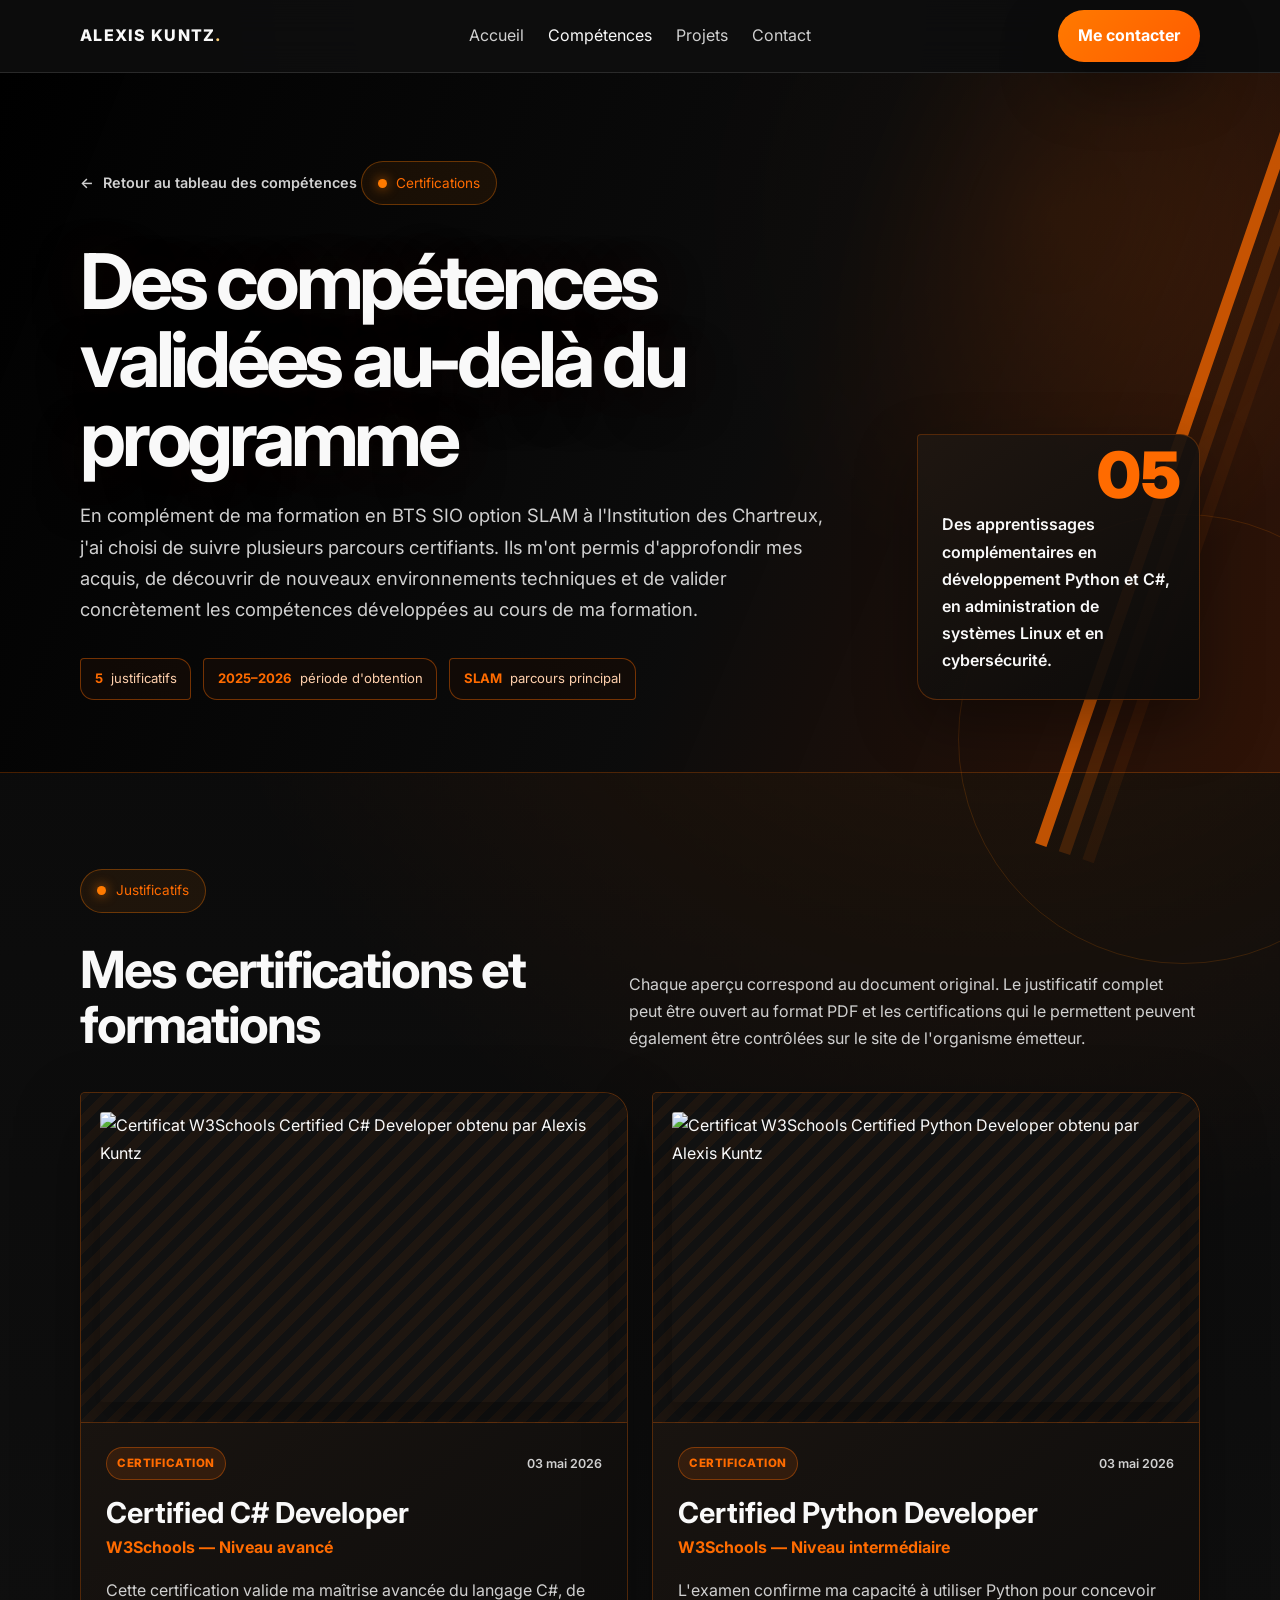
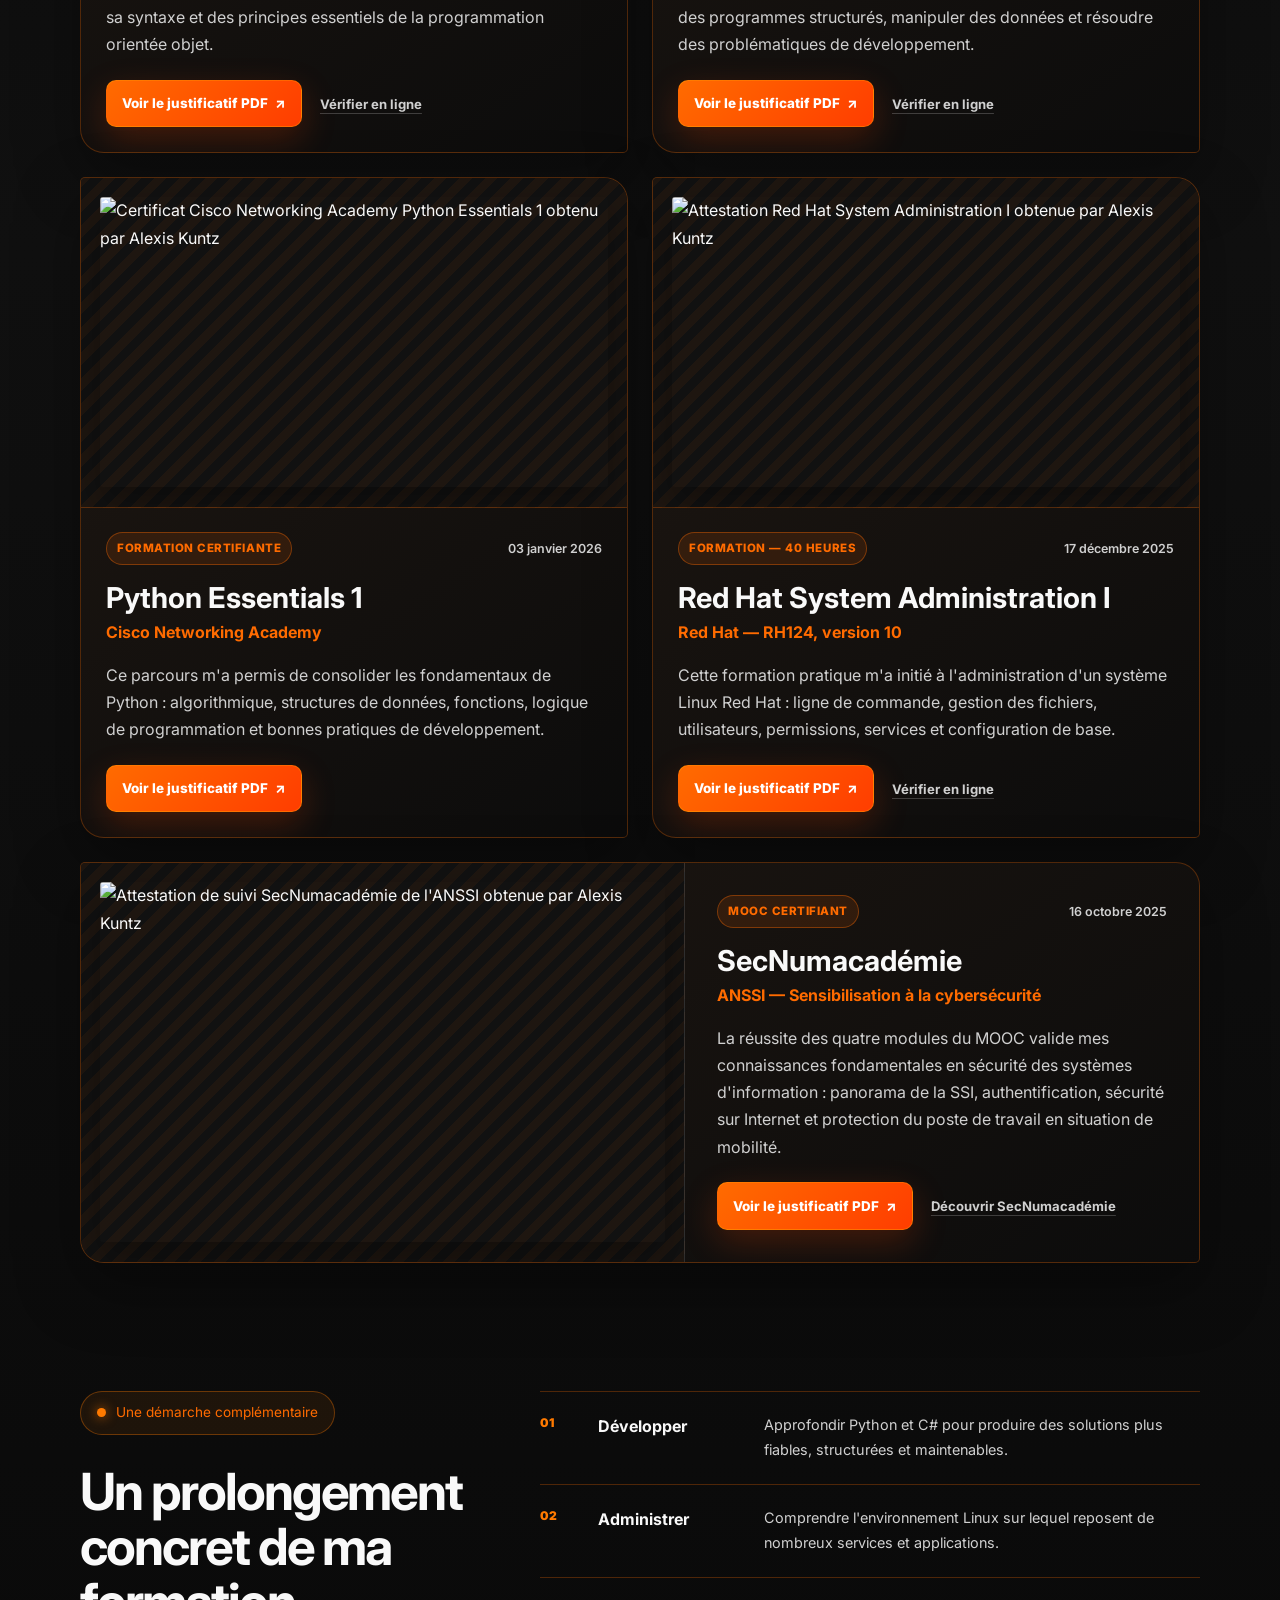
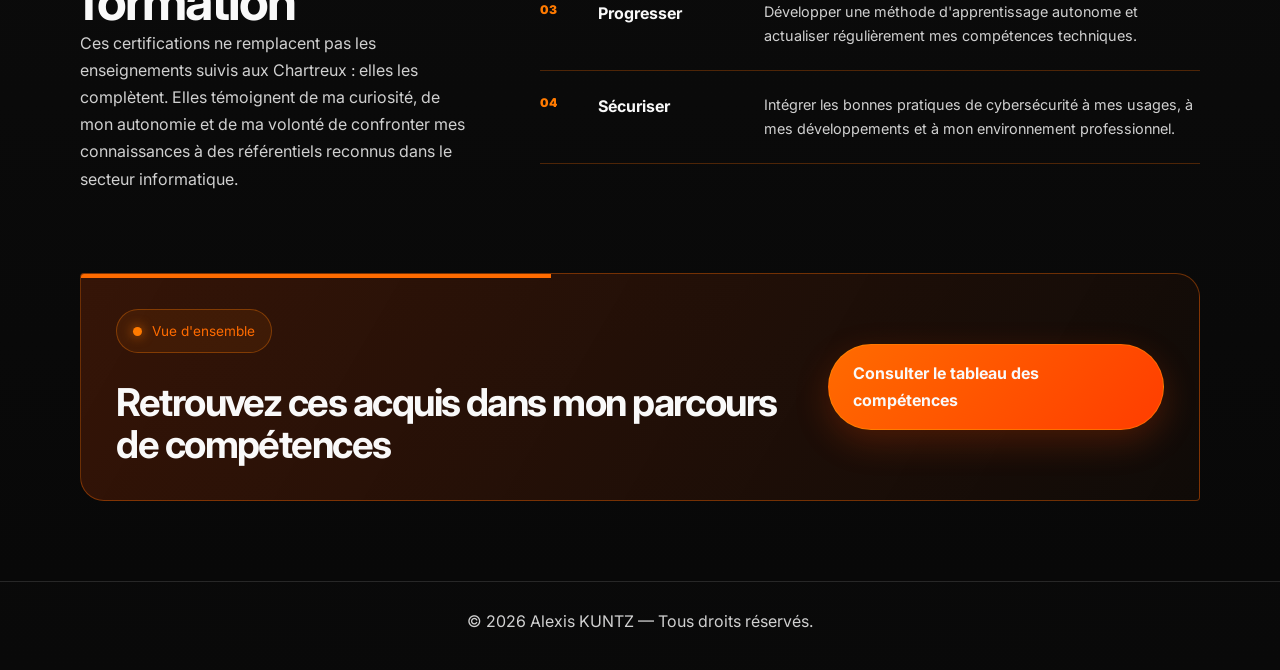
==== certifications.html @ f5c3c8d5 "Ajouter les pages principales du portfolio" ====
<!DOCTYPE html>
<html lang="fr">
  <head>
    <meta charset="UTF-8" />
    <meta name="viewport" content="width=device-width, initial-scale=1.0" />

    <title>Certifications | Alexis KUNTZ</title>

    <meta
      name="description"
      content="Découvrez les certifications obtenues par Alexis KUNTZ en complément de son BTS SIO option SLAM à l'Institution des Chartreux."
    />

    <link rel="preconnect" href="https://fonts.googleapis.com" />
    <link rel="preconnect" href="https://fonts.gstatic.com" crossorigin />
    <link
      href="https://fonts.googleapis.com/css2?family=Inter:wght@400;500;600;700;800;900&display=swap"
      rel="stylesheet"
    />

    <link rel="stylesheet" href="styles.css" />
  </head>

  <body>
    <header class="header">
      <div class="container nav">
        <a href="index.html" class="brand">
          Alexis KUNTZ<span>.</span>
        </a>

        <nav class="nav-links" aria-label="Navigation principale">
          <a href="index.html">Accueil</a>
          <a href="competences.html">Compétences</a>
          <a href="index.html#projects">Projets</a>
          <a href="index.html#contact">Contact</a>
        </nav>

        <a class="nav-cta" href="index.html#contact">
          Me contacter
        </a>
      </div>
    </header>

    <main class="certifications-page">
      <section class="certifications-hero">
        <div class="container certifications-hero-grid">
          <div class="certifications-hero-copy">
            <a class="back-link" href="competences.html">
              <span aria-hidden="true">←</span>
              Retour au tableau des compétences
            </a>

            <div class="eyebrow">Certifications</div>

            <h1>Des compétences validées au-delà du programme</h1>

            <p>
              En complément de ma formation en BTS SIO option SLAM à
              l'Institution des Chartreux, j'ai choisi de suivre plusieurs
              parcours certifiants. Ils m'ont permis d'approfondir mes acquis,
              de découvrir de nouveaux environnements techniques et de valider
              concrètement les compétences développées au cours de ma formation.
            </p>

            <div class="certifications-highlights" aria-label="Informations clés">
              <span><strong>5</strong> justificatifs</span>
              <span><strong>2025–2026</strong> période d'obtention</span>
              <span><strong>SLAM</strong> parcours principal</span>
            </div>
          </div>

          <aside class="certifications-hero-note">
            <span class="hero-note-number">05</span>
            <p>
              Des apprentissages complémentaires en développement Python et C#,
              en administration de systèmes Linux et en cybersécurité.
            </p>
          </aside>
        </div>
      </section>

      <section class="container certifications-content" aria-labelledby="certifications-title">
        <div class="certifications-section-heading">
          <div>
            <div class="eyebrow">Justificatifs</div>
            <h2 id="certifications-title">Mes certifications et formations</h2>
          </div>

          <p>
            Chaque aperçu correspond au document original. Le justificatif
            complet peut être ouvert au format PDF et les certifications qui le
            permettent peuvent également être contrôlées sur le site de
            l'organisme émetteur.
          </p>
        </div>

        <div class="certifications-grid">
          <article class="certification-card">
            <a
              class="certificate-preview"
              href="assets/certifications/documents/w3schools-csharp.pdf"
              target="_blank"
              rel="noopener noreferrer"
              aria-label="Ouvrir le certificat C# W3Schools au format PDF"
            >
              <img
                src="assets/certifications/apercus/w3schools-csharp.jpg"
                alt="Certificat W3Schools Certified C# Developer obtenu par Alexis Kuntz"
                loading="lazy"
              />
              <span class="preview-action">Agrandir le diplôme</span>
            </a>

            <div class="certificate-body">
              <div class="certificate-topline">
                <span class="certificate-type">Certification</span>
                <time datetime="2026-05-03">03 mai 2026</time>
              </div>

              <h3>Certified C# Developer</h3>
              <p class="certificate-issuer">W3Schools — Niveau avancé</p>
              <p>
                Cette certification valide ma maîtrise avancée du langage C#,
                de sa syntaxe et des principes essentiels de la programmation
                orientée objet.
              </p>

              <div class="certificate-actions">
                <a
                  class="certificate-primary-link"
                  href="assets/certifications/documents/w3schools-csharp.pdf"
                  target="_blank"
                  rel="noopener noreferrer"
                >Voir le justificatif PDF <span aria-hidden="true">↗</span></a>
                <a
                  class="certificate-verify-link"
                  href="https://verify.w3schools.com/1R0P98WBM0"
                  target="_blank"
                  rel="noopener noreferrer"
                >Vérifier en ligne</a>
              </div>
            </div>
          </article>

          <article class="certification-card">
            <a
              class="certificate-preview"
              href="assets/certifications/documents/w3schools-python.pdf"
              target="_blank"
              rel="noopener noreferrer"
              aria-label="Ouvrir le certificat Python W3Schools au format PDF"
            >
              <img
                src="assets/certifications/apercus/w3schools-python.jpg"
                alt="Certificat W3Schools Certified Python Developer obtenu par Alexis Kuntz"
                loading="lazy"
              />
              <span class="preview-action">Agrandir le diplôme</span>
            </a>

            <div class="certificate-body">
              <div class="certificate-topline">
                <span class="certificate-type">Certification</span>
                <time datetime="2026-05-03">03 mai 2026</time>
              </div>

              <h3>Certified Python Developer</h3>
              <p class="certificate-issuer">W3Schools — Niveau intermédiaire</p>
              <p>
                L'examen confirme ma capacité à utiliser Python pour concevoir
                des programmes structurés, manipuler des données et résoudre des
                problématiques de développement.
              </p>

              <div class="certificate-actions">
                <a
                  class="certificate-primary-link"
                  href="assets/certifications/documents/w3schools-python.pdf"
                  target="_blank"
                  rel="noopener noreferrer"
                >Voir le justificatif PDF <span aria-hidden="true">↗</span></a>
                <a
                  class="certificate-verify-link"
                  href="https://verify.w3schools.com/1R0P2TDTAN"
                  target="_blank"
                  rel="noopener noreferrer"
                >Vérifier en ligne</a>
              </div>
            </div>
          </article>

          <article class="certification-card">
            <a
              class="certificate-preview"
              href="assets/certifications/documents/cisco-python-essentials-1.pdf"
              target="_blank"
              rel="noopener noreferrer"
              aria-label="Ouvrir le certificat Cisco Python Essentials 1 au format PDF"
            >
              <img
                src="assets/certifications/apercus/cisco-python-essentials-1.jpg"
                alt="Certificat Cisco Networking Academy Python Essentials 1 obtenu par Alexis Kuntz"
                loading="lazy"
              />
              <span class="preview-action">Agrandir le diplôme</span>
            </a>

            <div class="certificate-body">
              <div class="certificate-topline">
                <span class="certificate-type">Formation certifiante</span>
                <time datetime="2026-01-03">03 janvier 2026</time>
              </div>

              <h3>Python Essentials 1</h3>
              <p class="certificate-issuer">Cisco Networking Academy</p>
              <p>
                Ce parcours m'a permis de consolider les fondamentaux de Python :
                algorithmique, structures de données, fonctions, logique de
                programmation et bonnes pratiques de développement.
              </p>

              <div class="certificate-actions">
                <a
                  class="certificate-primary-link"
                  href="assets/certifications/documents/cisco-python-essentials-1.pdf"
                  target="_blank"
                  rel="noopener noreferrer"
                >Voir le justificatif PDF <span aria-hidden="true">↗</span></a>
              </div>
            </div>
          </article>

          <article class="certification-card">
            <a
              class="certificate-preview"
              href="assets/certifications/documents/red-hat-system-administration.pdf"
              target="_blank"
              rel="noopener noreferrer"
              aria-label="Ouvrir l'attestation Red Hat System Administration I au format PDF"
            >
              <img
                src="assets/certifications/apercus/red-hat-system-administration.jpg"
                alt="Attestation Red Hat System Administration I obtenue par Alexis Kuntz"
                loading="lazy"
              />
              <span class="preview-action">Agrandir le diplôme</span>
            </a>

            <div class="certificate-body">
              <div class="certificate-topline">
                <span class="certificate-type">Formation — 40 heures</span>
                <time datetime="2025-12-17">17 décembre 2025</time>
              </div>

              <h3>Red Hat System Administration I</h3>
              <p class="certificate-issuer">Red Hat — RH124, version 10</p>
              <p>
                Cette formation pratique m'a initié à l'administration d'un
                système Linux Red Hat : ligne de commande, gestion des fichiers,
                utilisateurs, permissions, services et configuration de base.
              </p>

              <div class="certificate-actions">
                <a
                  class="certificate-primary-link"
                  href="assets/certifications/documents/red-hat-system-administration.pdf"
                  target="_blank"
                  rel="noopener noreferrer"
                >Voir le justificatif PDF <span aria-hidden="true">↗</span></a>
                <a
                  class="certificate-verify-link"
                  href="https://www.credly.com/badges/4cb8309f-7004-47df-86e9-4eb30d46b9a3"
                  target="_blank"
                  rel="noopener noreferrer"
                >Vérifier en ligne</a>
              </div>
            </div>
          </article>

          <article class="certification-card certification-card-wide">
            <a
              class="certificate-preview"
              href="assets/certifications/documents/anssi-secnumacademie.pdf"
              target="_blank"
              rel="noopener noreferrer"
              aria-label="Ouvrir l'attestation SecNumacadémie de l'ANSSI au format PDF"
            >
              <img
                src="assets/certifications/apercus/anssi-secnumacademie.jpg"
                alt="Attestation de suivi SecNumacadémie de l'ANSSI obtenue par Alexis Kuntz"
                loading="lazy"
              />
              <span class="preview-action">Agrandir l'attestation</span>
            </a>

            <div class="certificate-body">
              <div class="certificate-topline">
                <span class="certificate-type">MOOC certifiant</span>
                <time datetime="2025-10-16">16 octobre 2025</time>
              </div>

              <h3>SecNumacadémie</h3>
              <p class="certificate-issuer">ANSSI — Sensibilisation à la cybersécurité</p>
              <p>
                La réussite des quatre modules du MOOC valide mes connaissances
                fondamentales en sécurité des systèmes d'information : panorama
                de la SSI, authentification, sécurité sur Internet et protection
                du poste de travail en situation de mobilité.
              </p>

              <div class="certificate-actions">
                <a
                  class="certificate-primary-link"
                  href="assets/certifications/documents/anssi-secnumacademie.pdf"
                  target="_blank"
                  rel="noopener noreferrer"
                >Voir le justificatif PDF <span aria-hidden="true">↗</span></a>
                <a
                  class="certificate-verify-link"
                  href="https://secnumacademie.gouv.fr/"
                  target="_blank"
                  rel="noopener noreferrer"
                >Découvrir SecNumacadémie</a>
              </div>
            </div>
          </article>
        </div>
      </section>

      <section class="container training-bridge" aria-labelledby="training-bridge-title">
        <div class="training-bridge-intro">
          <div class="eyebrow">Une démarche complémentaire</div>
          <h2 id="training-bridge-title">Un prolongement concret de ma formation</h2>
          <p>
            Ces certifications ne remplacent pas les enseignements suivis aux
            Chartreux : elles les complètent. Elles témoignent de ma curiosité,
            de mon autonomie et de ma volonté de confronter mes connaissances à
            des référentiels reconnus dans le secteur informatique.
          </p>
        </div>

        <div class="training-pillars">
          <article>
            <span>01</span>
            <h3>Développer</h3>
            <p>
              Approfondir Python et C# pour produire des solutions plus fiables,
              structurées et maintenables.
            </p>
          </article>

          <article>
            <span>02</span>
            <h3>Administrer</h3>
            <p>
              Comprendre l'environnement Linux sur lequel reposent de nombreux
              services et applications.
            </p>
          </article>

          <article>
            <span>03</span>
            <h3>Progresser</h3>
            <p>
              Développer une méthode d'apprentissage autonome et actualiser
              régulièrement mes compétences techniques.
            </p>
          </article>

          <article>
            <span>04</span>
            <h3>Sécuriser</h3>
            <p>
              Intégrer les bonnes pratiques de cybersécurité à mes usages,
              à mes développements et à mon environnement professionnel.
            </p>
          </article>
        </div>
      </section>

      <section class="container certifications-cta">
        <div>
          <span class="eyebrow">Vue d'ensemble</span>
          <h2>Retrouvez ces acquis dans mon parcours de compétences</h2>
        </div>

        <a class="btn primary" href="competences.html">
          Consulter le tableau des compétences
        </a>
      </section>
    </main>

    <footer class="footer">
      <div class="container">
        © <span id="year"></span>
        Alexis KUNTZ — Tous droits réservés.
      </div>
    </footer>

    <script src="script.js"></script>
  </body>
</html>
---- styles.css ----
/* =========================================================
   VARIABLES
   ========================================================= */

:root {
  --bg: #0a0a0b;
  --bg-soft: #141414;
  --panel: #171717;
  --panel-strong: #1d1d1f;
  --card: #1b1b1d;

  --text: #f9f9f9;
  --muted: #d0d0d0;

  --line: rgba(255, 255, 255, 0.12);

  --primary: #ff7a00;
  --primary-strong: #ff5b00;

  --secondary: #f5c542;
  --accent: #ffd27a;

  --shadow: 0 24px 60px rgba(0, 0, 0, 0.35);
}


/* =========================================================
   RESET
   ========================================================= */

* {
  margin: 0;
  padding: 0;
  box-sizing: border-box;
}


html {
  scroll-behavior: smooth;
}


body {
  font-family: "Inter", "Segoe UI", sans-serif;

  background:
    radial-gradient(
      circle at top,
      #1d1d1d 0%,
      #111112 25%,
      #090909 100%
    );

  color: var(--text);

  line-height: 1.7;
}


a {
  color: inherit;
  text-decoration: none;
}


img {
  max-width: 100%;
  display: block;
}


/* =========================================================
   CONTENEUR GLOBAL
   ========================================================= */

.container {
  width: min(1120px, calc(100% - 2rem));
  margin: 0 auto;
}


.section {
  padding: 6rem 0;
}


.section-title {
  font-size: clamp(2rem, 3vw, 3rem);
  margin-bottom: 1rem;
  color: var(--text);
}


.section-subtitle {
  color: var(--muted);
  max-width: 700px;
  margin-bottom: 2.5rem;
}


/* =========================================================
   HEADER
   ========================================================= */

.header {
  position: sticky;
  top: 0;
  z-index: 20;

  backdrop-filter: blur(16px);

  background: rgba(10, 10, 11, 0.8);

  border-bottom: 1px solid var(--line);
}


.nav {
  display: flex;
  align-items: center;
  justify-content: space-between;

  min-height: 72px;
}


.brand {
  font-weight: 800;
  letter-spacing: 0.08em;
  text-transform: uppercase;
}


.brand span {
  color: var(--accent);
}


.nav-links {
  display: flex;
  align-items: center;
  gap: 1.5rem;
}


.nav-links a {
  color: var(--muted);

  transition:
    color 0.2s ease,
    transform 0.2s ease;
}


.nav-links a:hover,
.nav-links a.active {
  color: var(--text);
}


.nav-cta {
  padding: 0.8rem 1.25rem;

  border-radius: 999px;

  background:
    linear-gradient(
      135deg,
      var(--primary),
      var(--primary-strong)
    );

  color: #fff;

  font-weight: 700;

  box-shadow: var(--shadow);
}


/* =========================================================
   HERO PAGE ACCUEIL
   ========================================================= */

.hero {
  padding: 5rem 0 4rem;
}


.hero-grid {
  display: grid;

  grid-template-columns:
    1.15fr 0.85fr;

  align-items: center;

  gap: 2rem;
}


/* =========================================================
   EYEBROW
   ========================================================= */

.eyebrow {
  display: inline-flex;

  align-items: center;

  gap: 0.6rem;

  border:
    1px solid
    rgba(255, 122, 0, 0.35);

  background:
    rgba(255, 122, 0, 0.08);

  border-radius: 999px;

  padding: 0.6rem 1rem;

  color: var(--accent);

  font-size: 0.85rem;

  margin-bottom: 1.25rem;
}


.eyebrow::before {
  content: "";

  width: 9px;
  height: 9px;

  background: var(--primary);

  border-radius: 50%;

  box-shadow:
    0 0 12px
    rgba(255, 122, 0, 0.8);
}


/* =========================================================
   HERO TEXTE
   ========================================================= */

.hero h1 {
  font-size:
    clamp(2.7rem, 5vw, 5rem);

  line-height: 1.05;

  margin-bottom: 1rem;

  letter-spacing: -0.05em;
}


.hero h1 .gradient {
  background:
    linear-gradient(
      135deg,
      var(--secondary),
      var(--primary)
    );

  -webkit-background-clip: text;

  background-clip: text;

  color: transparent;
}


.hero p {
  color: var(--muted);

  font-size: 1.08rem;

  max-width: 680px;

  margin-bottom: 2rem;
}


/* =========================================================
   BOUTONS HERO
   ========================================================= */

.hero-actions {
  display: flex;

  flex-wrap: wrap;

  gap: 1rem;

  margin-bottom: 2rem;
}


.btn {
  display: inline-flex;

  align-items: center;

  justify-content: center;

  border-radius: 999px;

  padding: 0.9rem 1.5rem;

  font-weight: 700;

  transition:
    transform 0.2s ease,
    box-shadow 0.2s ease;
}


.btn:hover {
  transform: translateY(-2px);
}


.btn-primary {
  background:
    linear-gradient(
      135deg,
      var(--primary),
      var(--primary-strong)
    );

  color: white;

  box-shadow:
    0 20px 44px
    rgba(255, 122, 0, 0.27);
}


.btn-secondary {
  border: 1px solid var(--line);

  background:
    rgba(255, 255, 255, 0.02);
}


/* =========================================================
   METRIQUES
   ========================================================= */

.hero-metrics {
  display: flex;

  flex-wrap: wrap;

  gap: 2rem;
}


.metric {
  display: flex;

  flex-direction: column;

  gap: 0.25rem;
}


.metric strong {
  font-size: 1.25rem;

  color: var(--text);
}


.metric span {
  color: var(--muted);
}


/* =========================================================
   MOTO
   ========================================================= */

.hero-visual {
  display: flex;

  justify-content: center;
}


.bike-card {
  width: min(100%, 520px);

  background:
    rgba(17, 17, 17, 0.35);

  border:
    1px solid
    rgba(255, 122, 0, 0.22);

  border-radius: 28px;

  padding: 1rem;

  box-shadow: var(--shadow);

  backdrop-filter: blur(4px);
}


.bike-visual {
  position: relative;

  height: 430px;

  overflow: hidden;

  border-radius: 22px;

  background-image:
    linear-gradient(
      rgba(10, 10, 11, 0.38),
      rgba(10, 10, 11, 0.58)
    ),
    url("../image.png");

  background-size: cover;

  background-position: center;

  display: grid;

  place-items: center;
}


.bike-mark,
.bike-shape {
  display: none;
}


/* =========================================================
   QUI JE SUIS / CONTACT
   ========================================================= */

.about-grid,
.contact-grid {
  display: grid;

  grid-template-columns:
    1.2fr 0.8fr;

  gap: 2rem;

  align-items: center;
}


.text-block {
  color: var(--muted);

  font-size: 1.02rem;
}


.text-block p + p {
  margin-top: 1rem;
}


.info-panel,
.project-card,
.contact-card {
  background:
    rgba(23, 23, 24, 0.9);

  border:
    1px solid var(--line);

  border-radius: 20px;

  box-shadow: var(--shadow);
}


.info-panel {
  padding: 2rem;
}


.info-list {
  display: grid;

  gap: 1rem;
}


.info-item {
  display: flex;

  justify-content: space-between;

  gap: 1rem;

  padding-bottom: 0.8rem;

  border-bottom:
    1px solid var(--line);
}


.info-item:last-child {
  border-bottom: none;

  padding-bottom: 0;
}


.info-item span:first-child {
  color: var(--muted);
}


/* =========================================================
   PROJETS
   ========================================================= */

.projects-grid {
  display: grid;

  grid-template-columns:
    repeat(3, minmax(0, 1fr));

  gap: 1.5rem;
}


.project-card {
  padding: 1.5rem;
}


.project-visual {
  height: 180px;

  border-radius: 16px;

  margin-bottom: 1rem;

  border:
    1px solid
    rgba(255, 122, 0, 0.2);

  background:
    linear-gradient(
      135deg,
      rgba(255, 122, 0, 0.22),
      rgba(255, 255, 255, 0.04)
    );
}


.project-form {
  background:
    linear-gradient(
      135deg,
      rgba(255, 122, 0, 0.22),
      rgba(255, 211, 122, 0.1)
    );
}


.project-app {
  background:
    linear-gradient(
      135deg,
      rgba(255, 124, 0, 0.12),
      rgba(255, 255, 255, 0.03)
    );
}


.project-landing {
  background:
    linear-gradient(
      135deg,
      rgba(255, 216, 140, 0.14),
      rgba(255, 122, 0, 0.16)
    );
}


.project-card h3 {
  margin-bottom: 0.8rem;
}


.project-card p {
  color: var(--muted);
}


.tags {
  display: flex;

  flex-wrap: wrap;

  gap: 0.5rem;

  margin-top: 1rem;
}


.tag {
  color: var(--text);

  background:
    rgba(255, 122, 0, 0.12);

  border:
    1px solid
    rgba(255, 122, 0, 0.2);

  border-radius: 999px;

  font-size: 0.8rem;

  padding: 0.45rem 0.8rem;
}


.project-link {
  margin-top: 1rem;
}


.project-link a {
  color: var(--secondary);

  font-weight: 700;
}


/* =========================================================
   CONTACT
   ========================================================= */

.contact-card {
  padding: 2rem;
}


.contact-info {
  display: grid;

  gap: 1rem;

  color: var(--muted);
}


.contact-link {
  color: var(--text);

  font-weight: 700;
}

.contact-link:hover {
  color: rgba(255, 122, 0, 0.8);
}


/* =========================================================
   PAGE COMPÉTENCES
   ========================================================= */

.skills-page {
  padding-top: 4rem;

  padding-bottom: 4rem;
}


.skills-intro {
  margin-bottom: 2rem;
}


/* =========================================================
   CARTES INFORMATIONS COMPÉTENCES
   ========================================================= */

.skills-summary {
  display: grid;

  grid-template-columns:
    repeat(3, minmax(0, 1fr));

  gap: 1rem;

  margin-bottom: 1.5rem;
}


.summary-card {
  background:
    rgba(17, 17, 18, 0.7);

  border:
    1px solid
    rgba(255, 122, 0, 0.25);

  border-radius: 18px;

  padding: 1rem 1.2rem;

  box-shadow:
    0 16px 40px
    rgba(0, 0, 0, 0.18);
}


.summary-card span {
  display: block;

  color: var(--muted);

  font-size: 0.78rem;

  text-transform: uppercase;

  letter-spacing: 0.08em;

  margin-bottom: 0.45rem;
}


.summary-card strong {
  color: var(--text);

  font-size: 1.05rem;
}


/* =========================================================
   DOCUMENT BTS
   ========================================================= */

.worksheet-card {
  background:
    rgba(23, 23, 24, 0.95);

  border:
    1px solid var(--line);

  border-radius: 26px;

  padding: 1.2rem;

  box-shadow: var(--shadow);
}


.worksheet-header {
  display: flex;

  justify-content: space-between;

  align-items: center;

  gap: 1rem;

  padding:
    0.75rem 0.5rem 1rem;

  border-bottom:
    1px solid var(--line);

  margin-bottom: 1rem;
}


.worksheet-title {
  font-size: 1.08rem;

  font-weight: 800;

  letter-spacing: 0.04em;
}


.worksheet-session {
  font-weight: 700;

  color: var(--accent);

  white-space: nowrap;
}


/* =========================================================
   INFORMATIONS DU DOCUMENT
   ========================================================= */

.meta-grid {
  display: grid;

  grid-template-columns:
    1fr 1fr;

  gap: 1rem;

  padding:
    0.45rem 0.5rem;

  color: var(--muted);
}


.portfolio-line {
  grid-template-columns: 1fr;
}


.option-container {
  display: flex;

  align-items: center;

  flex-wrap: wrap;

  gap: 0.25rem;
}


.option-box {
  display: inline-block;

  margin-left: 0.4rem;

  padding:
    0.2rem 0.6rem;

  border-radius: 8px;

  background:
    rgba(255, 255, 255, 0.02);

  border:
    1px solid var(--line);

  color: var(--muted);
}


.option-box.active {
  border-color:
    rgba(255, 122, 0, 0.5);

  color: var(--text);

  background:
    rgba(255, 122, 0, 0.08);
}


/* =========================================================
   CONTENEUR DU TABLEAU
   ========================================================= */

.skills-table-wrap {
  overflow-x: auto;

  margin-top: 1.2rem;

  border:
    1px solid var(--line);

  border-radius: 16px;

  background:
    rgba(10, 10, 11, 0.9);

  scrollbar-width: thin;

  scrollbar-color:
    var(--primary)
    rgba(255, 255, 255, 0.05);
}


/* =========================================================
   TABLEAU PRINCIPAL
   ========================================================= */

.worksheet-table {
  width: 100%;

  min-width: 1100px;

  table-layout: fixed;

  border-collapse: collapse;

  background:
    rgba(18, 18, 19, 0.9);

  color: var(--text);
}


.worksheet-table th,
.worksheet-table td {
  border:
    1px solid
    rgba(255, 255, 255, 0.12);

  vertical-align: middle;

  padding: 0;
}


/* =========================================================
   COLONNE A
   RÉALISATIONS PROFESSIONNELLES
   ========================================================= */

.worksheet-table .first-col {
  width: 360px;

  min-width: 360px;

  max-width: 360px;

  height: 320px;

  padding: 1rem;

  background:
    rgba(255, 255, 255, 0.025);

  color: var(--text);

  text-align: center;

  vertical-align: bottom;

  font-size: 0.82rem;

  line-height: 1.4;

  font-weight: 800;
}


.first-col-title {
  font-weight: 800;

  font-style: italic;
}


.first-col-subtitle {
  margin-top: 0.2rem;

  font-size: 0.72rem;

  font-weight: 700;

  font-style: italic;

  color: var(--muted);
}


/* =========================================================
   COLONNE B VIDE
   ========================================================= */

.spacer-col {
  width: 52px;

  min-width: 52px;

  max-width: 52px;

  background:
    rgba(255, 255, 255, 0.015);
}


.spacer-cell {
  width: 52px;

  min-width: 52px;

  max-width: 52px;

  background:
    rgba(255, 255, 255, 0.015);
}


/* =========================================================
   COLONNES C À H
   ========================================================= */

.competency-col {
  width: 114px;

  min-width: 114px;

  max-width: 114px;

  height: 320px;

  background:
    rgba(255, 122, 0, 0.055);

  color: var(--text);

  text-align: center;

  vertical-align: bottom;

  overflow: hidden;
}


/* =========================================================
   TEXTE VERTICAL
   ========================================================= */

.vertical-text {
  width: 100%;

  height: 310px;

  display: flex;

  flex-direction: column;

  align-items: flex-start;

  justify-content: flex-start;

  gap: 0.45rem;

  writing-mode: vertical-rl;

  transform: rotate(180deg);

  padding:
    0.6rem 0.45rem;

  text-align: left;

  font-size: 0.59rem;

  line-height: 1.35;

  letter-spacing: 0;

  color: var(--muted);
}


.vertical-text strong {
  color: var(--accent);

  font-size: 0.62rem;

  font-weight: 800;
}


.vertical-text span {
  font-weight: 500;
}


/* =========================================================
   LIGNES DE PROJETS
   ========================================================= */

.project-row {
  height: 48px;
}


.left-cell {
  padding:
    0.7rem 0.8rem !important;

  line-height: 1.4;

  font-size: 0.82rem;

  color: var(--text);

  font-weight: 600;

  text-align: center;

  vertical-align: middle !important;

  background:
    rgba(255, 255, 255, 0.01);
}


/* =========================================================
   CELLULES VIDES
   ========================================================= */

.worksheet-table tbody
td:not(.left-cell):not(.mark-cell):not(.spacer-cell) {
  background:
    rgba(255, 255, 255, 0.008);
}


/* =========================================================
   X
   ========================================================= */

.mark-cell {
  padding: 0 !important;

  text-align: center !important;

  vertical-align: middle !important;

  font-weight: 900;

  font-size: 1.35rem;

  color: var(--secondary);

  background:
    rgba(255, 122, 0, 0.06);

  transition:
    background 0.2s ease,
    color 0.2s ease;
}


.mark-cell:hover {
  background:
    rgba(255, 122, 0, 0.14);

  color: var(--accent);
}


/* =========================================================
   PAGE RÉSOLUTION DE TICKETS — STAGE RTS
   ========================================================= */

.tickets-page {
  --tickets-cyan: #58e0e8;
  --tickets-blue: #3b82f6;
  --tickets-panel: #0b1422;

  overflow: hidden;

  background:
    linear-gradient(180deg, #070b12 0%, #090d14 42%, #080a0f 100%);
}


.tickets-hero {
  position: relative;

  min-height: 690px;

  overflow: hidden;

  border-bottom:
    1px solid
    rgba(88, 224, 232, 0.2);

  background:
    radial-gradient(circle at 78% 20%, rgba(59, 130, 246, 0.25), transparent 34%),
    radial-gradient(circle at 15% 82%, rgba(88, 224, 232, 0.12), transparent 30%),
    #070b12;
}


.tickets-hero-grid {
  position: absolute;
  inset: 0;

  background-image:
    linear-gradient(rgba(88, 224, 232, 0.06) 1px, transparent 1px),
    linear-gradient(90deg, rgba(88, 224, 232, 0.06) 1px, transparent 1px);
  background-size: 74px 74px;

  mask-image:
    linear-gradient(to bottom, transparent, #000 25%, #000 75%, transparent);
}


.tickets-hero-content {
  position: relative;
  z-index: 1;

  display: flex;

  min-height: 690px;

  flex-direction: column;
  justify-content: center;

  padding: 4.5rem 0;
}


.tickets-tags {
  display: flex;

  flex-wrap: wrap;

  gap: 0.7rem;

  margin-bottom: 1.6rem;
}


.tickets-tags span {
  padding: 0.45rem 0.8rem;

  border:
    1px solid
    rgba(88, 224, 232, 0.36);

  border-radius: 999px;

  background:
    rgba(10, 22, 36, 0.78);

  color: #c8fbff;

  font-size: 0.72rem;
  font-weight: 800;
  letter-spacing: 0.055em;
  text-transform: uppercase;
}


.tickets-kicker,
.tickets-work-type {
  color: var(--tickets-cyan);

  font-size: 0.82rem;
  font-weight: 900;
  letter-spacing: 0.08em;
  text-transform: uppercase;
}


.tickets-hero h1 {
  max-width: 900px;

  margin: 0.35rem 0 1.35rem;

  font-size:
    clamp(3.2rem, 8.5vw, 7.4rem);

  line-height: 0.9;
  letter-spacing: -0.07em;
}


.tickets-hero h1 em {
  color: transparent;

  font-style: normal;

  -webkit-text-stroke:
    1px
    rgba(167, 243, 248, 0.78);
}


.tickets-lead {
  max-width: 770px;

  color: #c3cfdf;

  font-size:
    clamp(1rem, 2vw, 1.25rem);
}


.tickets-identity {
  display: flex;

  align-items: center;

  gap: 1.15rem;

  width: min(760px, 100%);

  margin-top: 2.2rem;
}


.tickets-identity > div {
  flex: 1;

  padding: 1.15rem 1.25rem;

  border:
    1px solid
    rgba(59, 130, 246, 0.33);

  border-radius: 17px;

  background:
    rgba(8, 18, 34, 0.74);
}


.tickets-identity span:not(.tickets-identity-arrow) {
  display: block;

  margin-bottom: 0.28rem;

  color: #83a6c9;

  font-size: 0.7rem;
  font-weight: 800;
  letter-spacing: 0.06em;
  text-transform: uppercase;
}


.tickets-identity strong {
  font-size: 1.05rem;
}


.tickets-identity-arrow {
  color: var(--tickets-cyan);

  font-size: 1.4rem;
}


.tickets-facts {
  display: grid;

  grid-template-columns:
    repeat(4, minmax(0, 1fr));

  border-right:
    1px solid
    rgba(88, 224, 232, 0.16);

  border-bottom:
    1px solid
    rgba(88, 224, 232, 0.16);
}


.tickets-facts article {
  padding: 1.45rem;

  border-top:
    1px solid
    rgba(88, 224, 232, 0.16);

  border-left:
    1px solid
    rgba(88, 224, 232, 0.16);

  background:
    rgba(8, 17, 29, 0.72);
}


.tickets-facts span {
  display: block;

  margin-bottom: 0.4rem;

  color: #6fa6c0;

  font-size: 0.7rem;
  font-weight: 800;
  letter-spacing: 0.06em;
  text-transform: uppercase;
}


.tickets-facts strong {
  color: #eefaff;

  font-size: 0.92rem;
}


.tickets-overview,
.tickets-method {
  display: grid;

  grid-template-columns:
    minmax(0, 1.25fr)
    minmax(310px, 0.75fr);

  align-items: start;

  gap: 5rem;

  padding:
    clamp(5rem, 10vw, 8rem) 0;
}


.tickets-section-copy h2,
.tickets-section-heading h2,
.tickets-observation h2,
.tickets-cta h2 {
  margin: 0.7rem 0 1.25rem;

  font-size:
    clamp(2rem, 4.3vw, 3.5rem);

  line-height: 1.05;
  letter-spacing: -0.045em;
}


.tickets-section-copy p,
.tickets-section-heading > p,
.tickets-observation p {
  color: #aab9cb;
}


.tickets-section-copy p + p,
.tickets-observation p + p {
  margin-top: 1rem;
}


.tickets-section-copy strong {
  color: #d9fbff;
}


.tickets-scope-card {
  padding: 1.5rem;

  border:
    1px solid
    rgba(88, 224, 232, 0.3);

  border-radius: 22px;

  background:
    linear-gradient(145deg, rgba(11, 27, 46, 0.94), rgba(7, 14, 26, 0.94));

  box-shadow:
    0 26px 70px
    rgba(0, 0, 0, 0.3);
}


.tickets-card-label {
  display: block;

  margin-bottom: 1.1rem;

  color: var(--tickets-cyan);

  font-size: 0.72rem;
  font-weight: 900;
  letter-spacing: 0.075em;
  text-transform: uppercase;
}


.tickets-scope-item {
  display: grid;

  grid-template-columns: 38px 1fr;

  gap: 0.8rem;

  padding: 1rem 0;

  border-top:
    1px solid
    rgba(88, 224, 232, 0.15);
}


.tickets-scope-item > span {
  color: #64a8ff;

  font-size: 0.73rem;
  font-weight: 900;
}


.tickets-scope-item p {
  color: #b7c8da;
}


.tickets-scope-item strong {
  color: #f3fdff;
}


.tickets-work,
.tickets-observation {
  padding:
    clamp(5rem, 10vw, 8rem) 0;

  border-top:
    1px solid
    rgba(88, 224, 232, 0.13);

  border-bottom:
    1px solid
    rgba(88, 224, 232, 0.13);

  background:
    linear-gradient(145deg, rgba(12, 28, 48, 0.66), rgba(7, 12, 21, 0.72));
}


.tickets-section-heading {
  display: grid;

  grid-template-columns:
    minmax(0, 1.1fr)
    minmax(300px, 0.9fr);

  align-items: end;

  gap: 0 4rem;

  margin-bottom: 2.5rem;
}


.tickets-section-heading .eyebrow {
  grid-column: 1 / -1;
}


.tickets-section-heading h2 {
  margin-bottom: 0;
}


.tickets-work-grid {
  display: grid;

  grid-template-columns:
    repeat(2, minmax(0, 1fr));

  gap: 1rem;
}


.tickets-work-grid article {
  position: relative;

  min-height: 280px;

  overflow: hidden;

  padding: 1.6rem;

  border:
    1px solid
    rgba(59, 130, 246, 0.22);

  border-radius: 20px;

  background:
    rgba(7, 15, 27, 0.8);
}


.tickets-work-grid article::after {
  content: "";

  position: absolute;
  right: -45px;
  bottom: -45px;

  width: 125px;
  height: 125px;

  border:
    1px solid
    rgba(88, 224, 232, 0.2);

  border-radius: 50%;
}


.tickets-work-number {
  position: absolute;
  top: 1rem;
  right: 1.2rem;

  color:
    rgba(88, 224, 232, 0.16);

  font-size: 3.5rem;
  font-weight: 900;
  line-height: 1;
}


.tickets-work-type {
  margin-bottom: 4.5rem;
}


.tickets-work-grid h3 {
  margin-bottom: 0.6rem;

  font-size: 1.35rem;
}


.tickets-work-grid article > p:last-child,
.tickets-skills-grid p {
  color: #98aac0;
}


.tickets-process {
  border-top:
    1px solid
    rgba(88, 224, 232, 0.2);

  list-style: none;
}


.tickets-process li {
  display: grid;

  grid-template-columns: 48px 1fr;

  gap: 0.9rem;

  padding: 1rem 0;

  border-bottom:
    1px solid
    rgba(88, 224, 232, 0.2);
}


.tickets-process li > span {
  color: var(--tickets-cyan);

  font-size: 0.72rem;
  font-weight: 900;
}


.tickets-process strong {
  display: block;

  color: #eefcff;
}


.tickets-process p {
  color: #8296ad;

  font-size: 0.88rem;
}


.tickets-observation-grid {
  display: grid;

  grid-template-columns:
    minmax(0, 0.95fr)
    minmax(0, 1.05fr);

  gap: 5rem;
}


.tickets-skills {
  padding:
    clamp(5rem, 10vw, 8rem) 0;
}


.tickets-skills-grid {
  display: grid;

  grid-template-columns:
    repeat(3, minmax(0, 1fr));

  gap: 1rem;
}


.tickets-skills-grid article {
  min-height: 250px;

  padding: 1.55rem;

  border:
    1px solid
    rgba(88, 224, 232, 0.23);

  border-radius: 20px;

  background:
    linear-gradient(145deg, rgba(14, 33, 53, 0.74), rgba(7, 14, 25, 0.78));
}


.tickets-skills-grid article > span {
  display: grid;

  width: 48px;
  height: 48px;

  place-items: center;

  margin-bottom: 2.7rem;

  border-radius: 13px;

  background:
    linear-gradient(135deg, var(--tickets-blue), #1d4ed8);

  color: #fff;

  font-size: 0.78rem;
  font-weight: 900;
}


.tickets-skills-grid h3 {
  margin-bottom: 0.55rem;

  font-size: 1.22rem;
}


.tickets-cta {
  display: flex;

  align-items: center;
  justify-content: space-between;

  gap: 2rem;

  margin-bottom: 5rem;

  padding: 2rem;

  border:
    1px solid
    rgba(88, 224, 232, 0.28);

  border-radius: 22px;

  background:
    linear-gradient(120deg, rgba(59, 130, 246, 0.15), rgba(88, 224, 232, 0.06));
}


.tickets-cta h2 {
  max-width: 720px;

  margin-bottom: 0;

  font-size:
    clamp(1.5rem, 3vw, 2.4rem);
}


@media (max-width: 900px) {
  .tickets-facts {
    grid-template-columns:
      repeat(2, minmax(0, 1fr));
  }


  .tickets-overview,
  .tickets-method,
  .tickets-section-heading,
  .tickets-observation-grid {
    grid-template-columns: 1fr;

    gap: 2.5rem;
  }


  .tickets-skills-grid {
    grid-template-columns:
      repeat(2, minmax(0, 1fr));
  }
}


@media (max-width: 650px) {
  .tickets-hero,
  .tickets-hero-content {
    min-height: 680px;
  }


  .tickets-hero-content {
    padding: 3.5rem 0;
  }


  .tickets-identity {
    align-items: stretch;

    flex-direction: column;
  }


  .tickets-identity-arrow {
    align-self: center;

    transform: rotate(90deg);
  }


  .tickets-facts,
  .tickets-work-grid,
  .tickets-skills-grid {
    grid-template-columns: 1fr;
  }


  .tickets-work-grid article {
    min-height: 245px;
  }


  .tickets-cta {
    align-items: flex-start;

    flex-direction: column;

    padding: 1.4rem;
  }
}


.certification-mark-link,
.project-mark-link {
  display: grid;

  width: 100%;
  height: 48px;

  place-items: center;

  cursor: pointer;

  transition:
    transform 0.2s ease,
    text-shadow 0.2s ease;
}


.certification-mark-link:hover,
.project-mark-link:hover {
  transform: scale(1.14);

  text-shadow:
    0 0 18px
    rgba(245, 197, 66, 0.45);
}


.certification-mark-link:focus-visible,
.project-mark-link:focus-visible {
  outline: 3px solid var(--accent);

  outline-offset: -4px;
}


/* =========================================================
   PROJET HOLOCIBO
   ========================================================= */

.holocibo-page {
  --holo-blue: #22d3ee;
  --holo-blue-strong: #0ea5e9;
  --holo-navy: #071525;

  overflow: hidden;
}


.holocibo-hero {
  position: relative;

  display: flex;

  min-height: 690px;

  align-items: flex-end;

  border-bottom:
    1px solid
    rgba(34, 211, 238, 0.25);
}


.holocibo-hero-image,
.holocibo-hero-overlay {
  position: absolute;
  inset: 0;

  width: 100%;
  height: 100%;
}


.holocibo-hero-image {
  object-fit: cover;

  object-position: center;
}


.holocibo-hero-overlay {
  background:
    linear-gradient(
      90deg,
      rgba(2, 7, 16, 0.97) 0%,
      rgba(2, 7, 16, 0.78) 48%,
      rgba(2, 7, 16, 0.24) 100%
    ),
    linear-gradient(
      0deg,
      rgba(2, 7, 16, 0.95),
      transparent 55%
    );
}


.holocibo-hero-content {
  position: relative;
  z-index: 1;

  padding:
    4.5rem 0;
}


.holocibo-hero .back-link {
  margin-bottom: 2rem;
}


.holocibo-logo {
  width: 180px;

  margin-bottom: 1.5rem;

  border-radius: 14px;
}


.holocibo-tags {
  display: flex;

  flex-wrap: wrap;

  gap: 0.6rem;

  margin-bottom: 1.1rem;
}


.holocibo-tags span {
  padding:
    0.4rem 0.7rem;

  border:
    1px solid
    rgba(34, 211, 238, 0.42);

  border-radius: 999px;

  background:
    rgba(7, 21, 37, 0.7);

  color: #a5f3fc;

  font-size: 0.76rem;
  font-weight: 800;
  letter-spacing: 0.05em;
  text-transform: uppercase;
}


.holocibo-hero h1 {
  font-size:
    clamp(3.6rem, 9vw, 7.5rem);

  line-height: 0.95;
  letter-spacing: -0.065em;
}


.holocibo-hero-content > p {
  max-width: 650px;

  margin-top: 1.3rem;

  color: #d8f8ff;

  font-size:
    clamp(1.05rem, 2vw, 1.35rem);
}


.holocibo-live-button {
  display: flex;

  width: min(100%, 540px);

  align-items: center;
  justify-content: space-between;

  gap: 1.5rem;

  margin-top: 2rem;

  padding:
    1.25rem 1.4rem;

  border:
    1px solid
    rgba(103, 232, 249, 0.9);

  border-radius: 18px;

  background:
    linear-gradient(
      120deg,
      #22d3ee 0%,
      #0891b2 100%
    );

  box-shadow:
    0 18px 45px rgba(8, 145, 178, 0.32),
    0 0 0 1px rgba(255, 255, 255, 0.12) inset;

  color: #021018;

  text-decoration: none;

  transition:
    transform 180ms ease,
    box-shadow 180ms ease,
    filter 180ms ease;
}


.holocibo-live-button:hover {
  transform: translateY(-3px);

  box-shadow:
    0 24px 55px rgba(8, 145, 178, 0.45),
    0 0 0 1px rgba(255, 255, 255, 0.2) inset;

  filter: brightness(1.08);
}


.holocibo-live-button:focus-visible {
  outline:
    3px solid
    #f8fafc;
  outline-offset: 4px;
}


.holocibo-live-button-copy {
  display: grid;

  gap: 0.28rem;
}


.holocibo-live-button-copy strong {
  font-size:
    clamp(1.05rem, 2.2vw, 1.35rem);

  line-height: 1.15;
}


.holocibo-live-button-copy small {
  color: rgba(2, 16, 24, 0.76);

  font-size: 0.82rem;
  font-weight: 700;
}


.holocibo-live-button-icon {
  display: grid;

  width: 50px;
  height: 50px;

  flex: 0 0 50px;

  place-items: center;

  border-radius: 14px;

  background: rgba(2, 16, 24, 0.14);

  font-size: 1.75rem;
  font-weight: 800;
}


.backup-status {
  display: inline-flex;

  align-items: center;

  gap: 0.6rem;

  margin-top: 1.6rem;

  padding:
    0.65rem 0.85rem;

  border:
    1px solid
    rgba(34, 211, 238, 0.28);

  border-radius: 12px;

  background:
    rgba(2, 7, 16, 0.74);

  color: #d8f8ff;

  font-size: 0.82rem;
  font-weight: 700;
}


.backup-status-dot {
  width: 8px;
  height: 8px;

  border-radius: 50%;

  background: #34d399;

  box-shadow:
    0 0 16px
    rgba(52, 211, 153, 0.8);
}


.holocibo-facts {
  display: grid;

  grid-template-columns:
    repeat(4, minmax(0, 1fr));

  margin-top: -1px;

  border-right:
    1px solid var(--line);

  border-bottom:
    1px solid var(--line);
}


.holocibo-facts article {
  padding:
    1.4rem 1.2rem;

  border-left:
    1px solid var(--line);
}


.holocibo-facts span {
  display: block;

  margin-bottom: 0.4rem;

  color: var(--muted);

  font-size: 0.72rem;
  letter-spacing: 0.09em;
  text-transform: uppercase;
}


.holocibo-facts strong {
  font-size: 0.96rem;
}


.holocibo-overview {
  display: grid;

  grid-template-columns:
    minmax(0, 1.15fr)
    minmax(300px, 0.65fr);

  gap: 4rem;

  padding:
    6rem 0;
}


.holocibo-overview h2,
.holocibo-section-heading h2,
.holocibo-proof h2,
.holocibo-cta h2 {
  margin:
    0.55rem 0 1.4rem;

  font-size:
    clamp(2.1rem, 4.2vw, 3.7rem);

  line-height: 1.06;
  letter-spacing: -0.045em;
}


.holocibo-overview-copy p,
.holocibo-section-heading > p,
.holocibo-proof-copy > p {
  color: var(--muted);
}


.holocibo-overview-copy p + p {
  margin-top: 1rem;
}


.holocibo-brief-card {
  position: relative;

  align-self: start;

  overflow: hidden;

  padding:
    4.8rem 1.5rem 1.5rem;

  border:
    1px solid
    rgba(34, 211, 238, 0.28);

  border-radius: 24px;

  background:
    linear-gradient(
      145deg,
      rgba(34, 211, 238, 0.1),
      rgba(7, 21, 37, 0.7)
    );
}


.brief-index {
  position: absolute;
  top: 0.5rem;
  right: 1rem;

  color:
    rgba(34, 211, 238, 0.25);

  font-size: 4rem;
  font-weight: 900;
  line-height: 1;
}


.holocibo-brief-card h3 {
  margin-bottom: 0.7rem;

  color: #a5f3fc;

  font-size: 1.25rem;
}


.holocibo-brief-card p,
.holocibo-brief-card li {
  color: var(--muted);
}


.holocibo-brief-card ul {
  margin:
    1rem 0 0 1.1rem;
}


.holocibo-brief-card li + li {
  margin-top: 0.35rem;
}


.holocibo-seo-section {
  padding:
    5.5rem 0;

  border-top:
    1px solid
    rgba(34, 211, 238, 0.15);

  border-bottom:
    1px solid
    rgba(34, 211, 238, 0.15);

  background:
    radial-gradient(
      circle at 10% 0%,
      rgba(34, 211, 238, 0.1),
      transparent 35%
    ),
    rgba(7, 21, 37, 0.4);
}


.holocibo-section-heading {
  display: grid;

  grid-template-columns:
    minmax(0, 1fr)
    minmax(300px, 0.8fr);

  align-items: end;

  gap: 4rem;

  margin-bottom: 2.5rem;
}


.seo-method-grid {
  display: grid;

  grid-template-columns:
    repeat(4, minmax(0, 1fr));

  border-top:
    1px solid
    rgba(34, 211, 238, 0.22);

  border-left:
    1px solid
    rgba(34, 211, 238, 0.22);
}


.seo-method-grid article {
  min-height: 270px;

  padding: 1.35rem;

  border-right:
    1px solid
    rgba(34, 211, 238, 0.22);

  border-bottom:
    1px solid
    rgba(34, 211, 238, 0.22);
}


.seo-method-grid article > span {
  display: block;

  margin-bottom: 3.6rem;

  color: var(--holo-blue);

  font-size: 0.76rem;
  font-weight: 900;
}


.seo-method-grid h3 {
  margin-bottom: 0.65rem;

  font-size: 1.08rem;
}


.seo-method-grid p {
  color: var(--muted);

  font-size: 0.88rem;
}


.holocibo-showcase {
  padding:
    6rem 0;
}


.holocibo-gallery {
  display: grid;

  grid-template-columns:
    repeat(12, minmax(0, 1fr));

  grid-auto-rows: 220px;

  gap: 1rem;
}


.gallery-item {
  position: relative;

  grid-column: span 3;

  overflow: hidden;

  border:
    1px solid
    rgba(34, 211, 238, 0.22);

  border-radius: 18px;

  background: var(--holo-navy);
}


.gallery-item-large {
  grid-column: span 7;
  grid-row: span 2;
}


.gallery-item-tall {
  grid-column: span 5;
  grid-row: span 2;
}


.gallery-item img {
  width: 100%;
  height: 100%;

  object-fit: cover;

  transition:
    transform 0.4s ease,
    filter 0.4s ease;
}


.gallery-item:hover img {
  transform: scale(1.035);

  filter: brightness(0.75);
}


.gallery-item figcaption {
  position: absolute;
  left: 0.8rem;
  bottom: 0.8rem;

  padding:
    0.45rem 0.65rem;

  border:
    1px solid
    rgba(165, 243, 252, 0.25);

  border-radius: 999px;

  background:
    rgba(2, 7, 16, 0.82);

  color: #d8f8ff;

  font-size: 0.75rem;
  font-weight: 700;
}


.holocibo-proof {
  display: grid;

  grid-template-columns:
    minmax(0, 0.85fr)
    minmax(0, 1.15fr);

  gap: 4rem;

  margin-bottom: 6rem;

  padding:
    2rem;

  border:
    1px solid
    rgba(34, 211, 238, 0.28);

  border-radius: 26px;

  background:
    linear-gradient(
      140deg,
      rgba(34, 211, 238, 0.1),
      rgba(7, 21, 37, 0.6)
    );
}


.holocibo-proof h2 {
  font-size:
    clamp(1.8rem, 3vw, 2.7rem);
}


.holocibo-security-note {
  margin-top: 1rem;

  padding-left: 0.9rem;

  border-left:
    2px solid var(--holo-blue);

  font-size: 0.86rem;
}


.proof-grid {
  display: grid;

  grid-template-columns:
    repeat(2, minmax(0, 1fr));

  gap: 0.8rem;
}


.proof-grid article {
  display: flex;

  min-height: 145px;

  flex-direction: column;
  justify-content: space-between;

  padding: 1rem;

  border:
    1px solid
    rgba(34, 211, 238, 0.2);

  border-radius: 16px;

  background:
    rgba(2, 7, 16, 0.52);
}


.proof-grid strong {
  color: #a5f3fc;

  font-size: 1.65rem;
}


.proof-grid span {
  color: var(--muted);

  font-size: 0.8rem;
}


.holocibo-cta {
  display: flex;

  align-items: center;
  justify-content: space-between;

  gap: 2rem;

  margin-bottom: 5rem;

  padding:
    2rem;

  border-top:
    1px solid var(--line);

  border-bottom:
    1px solid var(--line);
}


.holocibo-cta h2 {
  max-width: 720px;

  font-size:
    clamp(1.5rem, 3vw, 2.4rem);
}


@media (max-width: 950px) {
  .holocibo-facts,
  .seo-method-grid {
    grid-template-columns:
      repeat(2, minmax(0, 1fr));
  }


  .holocibo-overview,
  .holocibo-section-heading,
  .holocibo-proof {
    grid-template-columns: 1fr;

    gap: 2rem;
  }


  .gallery-item,
  .gallery-item-large,
  .gallery-item-tall {
    grid-column: span 6;
    grid-row: span 1;
  }
}


@media (max-width: 650px) {
  .holocibo-hero {
    min-height: 610px;
  }


  .holocibo-hero-overlay {
    background:
      linear-gradient(
        0deg,
        rgba(2, 7, 16, 0.98) 0%,
        rgba(2, 7, 16, 0.74) 70%,
        rgba(2, 7, 16, 0.36) 100%
      );
  }


  .holocibo-logo {
    width: 130px;
  }


  .holocibo-live-button {
    padding:
      1rem 1.05rem;

    border-radius: 15px;
  }


  .holocibo-live-button-icon {
    width: 44px;
    height: 44px;

    flex-basis: 44px;
  }


  .holocibo-facts,
  .seo-method-grid,
  .proof-grid {
    grid-template-columns: 1fr;
  }


  .seo-method-grid article {
    min-height: 0;
  }


  .seo-method-grid article > span {
    margin-bottom: 1.8rem;
  }


  .holocibo-gallery {
    grid-auto-rows: 240px;
  }


  .gallery-item,
  .gallery-item-large,
  .gallery-item-tall {
    grid-column: 1 / -1;
  }


  .holocibo-proof {
    padding: 1.25rem;
  }


  .holocibo-cta {
    align-items: flex-start;

    flex-direction: column;

    padding:
      1.5rem 0;
  }
}


/* =====================================================
   PAGE PROJET RESAPPLI / PRIXY
   ===================================================== */

.prixy-page {
  overflow: hidden;

  background:
    #050814;

  color: #f8fafc;
}


.prixy-hero {
  position: relative;

  display: flex;

  min-height: 720px;

  align-items: flex-end;

  border-bottom:
    1px solid
    rgba(129, 140, 248, 0.28);

  background:
    radial-gradient(circle at 78% 25%, rgba(99, 102, 241, 0.3), transparent 28%),
    radial-gradient(circle at 20% 82%, rgba(45, 212, 191, 0.16), transparent 30%),
    linear-gradient(140deg, #050814 0%, #0b1027 54%, #101a39 100%);
}


.prixy-hero-grid {
  position: absolute;
  inset: 0;

  opacity: 0.18;

  background-image:
    linear-gradient(rgba(165, 180, 252, 0.22) 1px, transparent 1px),
    linear-gradient(90deg, rgba(165, 180, 252, 0.22) 1px, transparent 1px);
  background-size: 52px 52px;

  mask-image:
    linear-gradient(to bottom, transparent, #000 28%, #000 76%, transparent);
}


.prixy-hero-content {
  position: relative;
  z-index: 1;

  padding:
    5rem 0;
}


.prixy-hero .back-link {
  margin-bottom: 2.8rem;
}


.prixy-tags {
  display: flex;

  flex-wrap: wrap;

  gap: 0.65rem;

  margin-bottom: 1.35rem;
}


.prixy-tags span {
  padding:
    0.45rem 0.78rem;

  border:
    1px solid
    rgba(165, 180, 252, 0.45);

  border-radius: 999px;

  background:
    rgba(15, 23, 42, 0.68);

  color: #c7d2fe;

  font-size: 0.76rem;
  font-weight: 800;
  letter-spacing: 0.06em;
  text-transform: uppercase;
}


.prixy-kicker {
  margin-bottom: 0.4rem;

  color: #5eead4;

  font-size:
    clamp(1rem, 2vw, 1.25rem);
  font-weight: 800;
  letter-spacing: 0.08em;
  text-transform: uppercase;
}


.prixy-hero h1 {
  padding-bottom: 0.08em;

  font-size:
    clamp(5rem, 13vw, 10.5rem);

  line-height: 0.98;
  letter-spacing: -0.055em;

  background:
    linear-gradient(100deg, #f8fafc 12%, #c7d2fe 50%, #5eead4 100%);
  background-clip: text;

  color: transparent;
}


.prixy-lead {
  max-width: 760px;

  margin-top: 2rem;

  color: #dbeafe;

  font-size:
    clamp(1.08rem, 2.2vw, 1.45rem);
  line-height: 1.65;
}


.prixy-identity {
  display: flex;

  width: min(100%, 680px);

  align-items: center;

  gap: 1.2rem;

  margin-top: 2.2rem;
}


.prixy-identity > div {
  display: grid;

  min-width: 0;

  flex: 1;

  gap: 0.25rem;

  padding:
    1rem 1.15rem;

  border:
    1px solid
    rgba(129, 140, 248, 0.3);

  border-radius: 16px;

  background:
    rgba(8, 15, 35, 0.72);
}


.prixy-identity span {
  color: #94a3b8;

  font-size: 0.75rem;
  font-weight: 700;
  letter-spacing: 0.04em;
  text-transform: uppercase;
}


.prixy-identity strong {
  color: #f8fafc;

  font-size: 1.25rem;
}


.prixy-identity-arrow {
  color: #5eead4 !important;

  font-size: 1.65rem !important;
}


.prixy-facts {
  display: grid;

  grid-template-columns:
    repeat(4, minmax(0, 1fr));

  border-left:
    1px solid
    rgba(129, 140, 248, 0.2);
}


.prixy-facts article {
  display: grid;

  gap: 0.4rem;

  padding:
    1.6rem;

  border-right:
    1px solid
    rgba(129, 140, 248, 0.2);
  border-bottom:
    1px solid
    rgba(129, 140, 248, 0.2);

  background:
    rgba(15, 23, 42, 0.6);
}


.prixy-facts span,
.prixy-card-label {
  color: #818cf8;

  font-size: 0.72rem;
  font-weight: 800;
  letter-spacing: 0.08em;
  text-transform: uppercase;
}


.prixy-facts strong {
  font-size: 0.95rem;
}


.prixy-overview,
.prixy-evolution {
  display: grid;

  grid-template-columns:
    minmax(0, 1.25fr)
    minmax(300px, 0.75fr);

  gap:
    clamp(2.5rem, 7vw, 6rem);

  align-items: center;

  padding-top:
    clamp(5rem, 10vw, 8rem);
  padding-bottom:
    clamp(5rem, 10vw, 8rem);
}


.prixy-section-copy h2,
.prixy-section-heading h2,
.prixy-cta h2 {
  margin:
    0.6rem 0 1.5rem;

  font-size:
    clamp(2.15rem, 4.8vw, 4rem);

  line-height: 1.04;
  letter-spacing: -0.05em;
}


.prixy-section-copy p,
.prixy-section-heading p,
.prixy-scope-card p,
.prixy-stack-status p {
  color: #aebbd0;

  line-height: 1.75;
}


.prixy-section-copy p + p {
  margin-top: 1rem;
}


.prixy-scope-card,
.prixy-stack-status {
  padding:
    1.6rem;

  border:
    1px solid
    rgba(129, 140, 248, 0.3);

  border-radius: 22px;

  background:
    linear-gradient(145deg, rgba(30, 41, 75, 0.92), rgba(8, 15, 35, 0.92));

  box-shadow:
    0 30px 80px rgba(2, 6, 23, 0.42);
}


.prixy-scope-item {
  display: grid;

  grid-template-columns:
    44px 1fr;

  gap: 1rem;

  align-items: start;

  padding:
    1.25rem 0;

  border-bottom:
    1px solid
    rgba(148, 163, 184, 0.16);
}


.prixy-scope-item:last-child {
  padding-bottom: 0;

  border-bottom: 0;
}


.prixy-scope-item > span {
  display: grid;

  width: 42px;
  height: 42px;

  place-items: center;

  border-radius: 12px;

  background:
    rgba(45, 212, 191, 0.12);

  color: #5eead4;

  font-size: 0.75rem;
  font-weight: 900;
}


.prixy-scope-item p {
  margin: 0;
}


.prixy-collaboration,
.prixy-skills {
  padding:
    clamp(5rem, 10vw, 8rem) 0;

  border-top:
    1px solid
    rgba(129, 140, 248, 0.18);
  border-bottom:
    1px solid
    rgba(129, 140, 248, 0.18);

  background:
    rgba(11, 16, 39, 0.82);
}


.prixy-section-heading {
  max-width: 850px;

  margin-bottom: 3rem;
}


.prixy-workflow {
  display: grid;

  grid-template-columns:
    repeat(5, minmax(0, 1fr));

  gap: 1px;

  overflow: hidden;

  border:
    1px solid
    rgba(129, 140, 248, 0.2);

  border-radius: 22px;

  background:
    rgba(129, 140, 248, 0.2);
}


.prixy-workflow article {
  display: grid;

  min-height: 270px;

  align-content: start;

  gap: 0.75rem;

  padding:
    1.55rem;

  background:
    #0b1125;
}


.prixy-workflow article > span,
.prixy-challenges-grid article > span {
  color: #5eead4;

  font-size: 0.75rem;
  font-weight: 900;
}


.prixy-workflow strong {
  font-size: 1.35rem;
}


.prixy-workflow p,
.prixy-git-notes p,
.prixy-skills-grid p,
.prixy-challenges-grid p,
.prixy-evidence-grid p {
  color: #9aa9c0;

  line-height: 1.65;
}


.prixy-workflow code {
  align-self: end;

  width: fit-content;

  margin-top: auto;

  padding:
    0.48rem 0.65rem;

  border-radius: 9px;

  background:
    rgba(99, 102, 241, 0.14);

  color: #c7d2fe;

  font-size: 0.75rem;
  font-weight: 700;
}


.prixy-git-notes {
  display: grid;

  grid-template-columns:
    repeat(2, minmax(0, 1fr));

  gap: 1rem;

  margin-top: 1rem;
}


.prixy-git-notes article {
  padding:
    1.5rem;

  border:
    1px solid
    rgba(45, 212, 191, 0.2);

  border-radius: 18px;

  background:
    rgba(15, 23, 42, 0.5);
}


.prixy-git-notes strong {
  display: block;

  margin-bottom: 0.55rem;

  color: #ccfbf1;
}


.prixy-git-notes code,
.prixy-challenges-grid code {
  color: #c7d2fe;
}


.prixy-stack-status {
  position: relative;

  overflow: hidden;
}


.prixy-stack-status::before {
  content: "";

  position: absolute;
  top: 0;
  left: 0;

  width: 100%;
  height: 4px;

  background:
    linear-gradient(90deg, #6366f1, #2dd4bf);
}


.prixy-stack-status > span {
  color: #5eead4;

  font-size: 0.75rem;
  font-weight: 900;
  letter-spacing: 0.07em;
  text-transform: uppercase;
}


.prixy-stack-status strong {
  display: block;

  margin:
    0.65rem 0 0.8rem;

  font-size:
    clamp(1.35rem, 3vw, 2rem);
}


.prixy-skills-grid {
  display: grid;

  grid-template-columns:
    repeat(3, minmax(0, 1fr));

  gap: 1rem;
}


.prixy-skills-grid article {
  padding:
    1.7rem;

  border:
    1px solid
    rgba(129, 140, 248, 0.22);

  border-radius: 20px;

  background:
    linear-gradient(145deg, rgba(30, 41, 75, 0.72), rgba(8, 15, 35, 0.78));
}


.prixy-skills-grid article > span {
  display: grid;

  width: 52px;
  height: 52px;

  place-items: center;

  margin-bottom: 2rem;

  border-radius: 15px;

  background:
    linear-gradient(135deg, #6366f1, #4338ca);

  color: #fff;

  font-size: 0.82rem;
  font-weight: 900;
}


.prixy-skills-grid h3 {
  margin-bottom: 0.75rem;

  font-size: 1.25rem;
}


.prixy-challenges,
.prixy-evidence {
  padding-top:
    clamp(5rem, 10vw, 8rem);
}


.prixy-challenges-grid {
  display: grid;

  grid-template-columns:
    repeat(3, minmax(0, 1fr));

  gap: 1rem;
}


.prixy-challenges-grid article {
  display: grid;

  grid-template-columns:
    34px 1fr;

  gap: 0.8rem;

  align-items: start;

  padding:
    1.3rem;

  border-top:
    1px solid
    rgba(45, 212, 191, 0.38);

  background:
    rgba(15, 23, 42, 0.45);
}


.prixy-challenges-grid p {
  margin: 0;
}


.prixy-evidence {
  padding-bottom:
    clamp(5rem, 10vw, 8rem);
}


.prixy-evidence-grid {
  display: grid;

  grid-template-columns:
    repeat(3, minmax(0, 1fr));

  gap: 1rem;
}


.prixy-evidence-grid article {
  min-height: 220px;

  padding:
    1.5rem;

  border:
    1px dashed
    rgba(165, 180, 252, 0.42);

  border-radius: 18px;

  background:
    rgba(15, 23, 42, 0.32);
}


.prixy-evidence-grid article > span {
  display: inline-flex;

  margin-bottom: 4.3rem;

  padding:
    0.38rem 0.62rem;

  border-radius: 999px;

  background:
    rgba(99, 102, 241, 0.15);

  color: #a5b4fc;

  font-size: 0.68rem;
  font-weight: 900;
  letter-spacing: 0.06em;
  text-transform: uppercase;
}


.prixy-evidence-grid strong {
  display: block;

  margin-bottom: 0.55rem;

  font-size: 1.2rem;
}


.prixy-cta {
  display: flex;

  align-items: center;
  justify-content: space-between;

  gap: 2rem;

  margin-bottom: 5rem;

  padding:
    2rem;

  border:
    1px solid
    rgba(129, 140, 248, 0.3);

  border-radius: 22px;

  background:
    linear-gradient(120deg, rgba(79, 70, 229, 0.18), rgba(45, 212, 191, 0.08));
}


.prixy-cta h2 {
  max-width: 720px;

  margin-bottom: 0;

  font-size:
    clamp(1.5rem, 3vw, 2.4rem);
}


@media (max-width: 950px) {
  .prixy-facts,
  .prixy-workflow {
    grid-template-columns:
      repeat(2, minmax(0, 1fr));
  }


  .prixy-overview,
  .prixy-evolution {
    grid-template-columns: 1fr;
  }


  .prixy-skills-grid,
  .prixy-challenges-grid,
  .prixy-evidence-grid {
    grid-template-columns:
      repeat(2, minmax(0, 1fr));
  }
}


@media (max-width: 650px) {
  .prixy-hero {
    min-height: 680px;
  }


  .prixy-hero-content {
    padding:
      3.5rem 0;
  }


  .prixy-identity {
    align-items: stretch;

    flex-direction: column;
  }


  .prixy-identity-arrow {
    align-self: center;

    transform: rotate(90deg);
  }


  .prixy-facts,
  .prixy-workflow,
  .prixy-git-notes,
  .prixy-skills-grid,
  .prixy-challenges-grid,
  .prixy-evidence-grid {
    grid-template-columns: 1fr;
  }


  .prixy-workflow article {
    min-height: 220px;
  }


  .prixy-cta {
    align-items: flex-start;

    flex-direction: column;

    padding:
      1.5rem;
  }
}


/* =========================================================
   PAGE CERTIFICATIONS
   ========================================================= */

.certifications-page {
  overflow: hidden;
}


.certifications-hero {
  position: relative;

  padding:
    5.5rem 0 4.5rem;

  border-bottom:
    1px solid var(--line);

  background:
    radial-gradient(
      circle at 82% 22%,
      rgba(255, 122, 0, 0.2),
      transparent 30%
    ),
    linear-gradient(
      145deg,
      rgba(255, 255, 255, 0.025),
      transparent 62%
    );
}


.certifications-hero::after {
  content: "";

  position: absolute;
  right: -8rem;
  bottom: -12rem;

  width: 28rem;
  height: 28rem;

  border:
    1px solid
    rgba(255, 122, 0, 0.16);

  border-radius: 50%;

  pointer-events: none;
}


.certifications-hero-grid {
  position: relative;
  z-index: 1;

  display: grid;

  grid-template-columns:
    minmax(0, 1.5fr)
    minmax(250px, 0.55fr);

  align-items: end;

  gap: 4rem;
}


.back-link {
  display: inline-flex;

  align-items: center;

  gap: 0.55rem;

  margin-bottom: 2.4rem;

  color: var(--muted);

  font-size: 0.9rem;
  font-weight: 600;

  transition:
    color 0.2s ease,
    transform 0.2s ease;
}


.back-link:hover {
  color: var(--accent);

  transform: translateX(-4px);
}


.certifications-hero h1 {
  max-width: 820px;

  margin:
    0.6rem 0 1.4rem;

  font-size:
    clamp(2.6rem, 6vw, 5.4rem);

  line-height: 1.02;
  letter-spacing: -0.055em;
}


.certifications-hero-copy > p {
  max-width: 760px;

  color: var(--muted);

  font-size:
    clamp(1rem, 1.7vw, 1.15rem);
}


.certifications-highlights {
  display: flex;

  flex-wrap: wrap;

  gap: 0.75rem;

  margin-top: 2rem;
}


.certifications-highlights span {
  display: inline-flex;

  align-items: center;

  gap: 0.5rem;

  padding:
    0.55rem 0.85rem;

  border:
    1px solid var(--line);

  border-radius: 999px;

  background:
    rgba(255, 255, 255, 0.025);

  color: var(--muted);

  font-size: 0.82rem;
}


.certifications-highlights strong {
  color: var(--accent);
}


.certifications-hero-note {
  position: relative;

  padding:
    4.8rem 1.5rem 1.5rem;

  border:
    1px solid
    rgba(255, 122, 0, 0.28);

  border-radius: 24px;

  background:
    rgba(10, 10, 11, 0.58);

  box-shadow: var(--shadow);
}


.hero-note-number {
  position: absolute;
  top: 0.5rem;
  right: 1.1rem;

  color:
    rgba(255, 122, 0, 0.24);

  font-size: 4rem;
  font-weight: 900;
  line-height: 1;
}


.certifications-hero-note p {
  position: relative;
  z-index: 1;

  color: var(--text);

  font-weight: 600;
}


.certifications-content {
  padding:
    6rem 0 3rem;
}


.certifications-section-heading {
  display: grid;

  grid-template-columns:
    minmax(0, 0.85fr)
    minmax(0, 1fr);

  align-items: end;

  gap: 4rem;

  margin-bottom: 2.5rem;
}


.certifications-section-heading h2,
.training-bridge h2,
.certifications-cta h2 {
  margin-top: 0.55rem;

  font-size:
    clamp(2rem, 4vw, 3.3rem);

  line-height: 1.08;
  letter-spacing: -0.04em;
}


.certifications-section-heading > p,
.training-bridge-intro > p {
  color: var(--muted);
}


.certifications-grid {
  display: grid;

  grid-template-columns:
    repeat(2, minmax(0, 1fr));

  gap: 1.5rem;
}


.certification-card {
  overflow: hidden;

  border:
    1px solid var(--line);

  border-radius: 26px;

  background:
    linear-gradient(
      150deg,
      rgba(29, 29, 31, 0.98),
      rgba(17, 17, 18, 0.98)
    );

  box-shadow:
    0 20px 54px
    rgba(0, 0, 0, 0.2);

  transition:
    transform 0.25s ease,
    border-color 0.25s ease;
}


.certification-card:hover {
  transform: translateY(-5px);

  border-color:
    rgba(255, 122, 0, 0.42);
}


.certification-card-wide {
  display: grid;

  grid-column:
    1 / -1;

  grid-template-columns:
    minmax(0, 1.08fr)
    minmax(0, 0.92fr);
}


.certification-card-wide .certificate-preview {
  min-height: 390px;

  border-right:
    1px solid var(--line);

  border-bottom: 0;
}


.certification-card-wide .certificate-preview img {
  height: 360px;
}


.certification-card-wide .certificate-body {
  display: flex;

  flex-direction: column;
  justify-content: center;

  padding: 2rem;
}


.certificate-preview {
  position: relative;

  display: grid;

  min-height: 315px;

  place-items: center;

  overflow: hidden;

  padding: 1.2rem;

  border-bottom:
    1px solid var(--line);

  background:
    linear-gradient(
      145deg,
      rgba(255, 122, 0, 0.08),
      rgba(255, 255, 255, 0.025)
    );
}


.certificate-preview img {
  width: 100%;
  height: 290px;

  object-fit: contain;

  border-radius: 10px;

  box-shadow:
    0 18px 40px
    rgba(0, 0, 0, 0.35);

  transition:
    transform 0.35s ease,
    filter 0.35s ease;
}


.certificate-preview:hover img {
  transform: scale(1.025);

  filter: brightness(0.72);
}


.preview-action {
  position: absolute;
  left: 50%;
  bottom: 1.65rem;

  padding:
    0.6rem 0.9rem;

  border-radius: 999px;

  background:
    rgba(10, 10, 11, 0.88);

  color: #fff;

  font-size: 0.8rem;
  font-weight: 700;

  opacity: 0;

  transform:
    translate(-50%, 10px);

  transition:
    opacity 0.25s ease,
    transform 0.25s ease;
}


.certificate-preview:hover .preview-action,
.certificate-preview:focus-visible .preview-action {
  opacity: 1;

  transform:
    translate(-50%, 0);
}


.certificate-body {
  padding: 1.55rem;
}


.certificate-topline {
  display: flex;

  align-items: center;
  justify-content: space-between;

  gap: 1rem;

  margin-bottom: 1rem;
}


.certificate-type {
  padding:
    0.35rem 0.65rem;

  border:
    1px solid
    rgba(255, 122, 0, 0.35);

  border-radius: 999px;

  background:
    rgba(255, 122, 0, 0.08);

  color: var(--accent);

  font-size: 0.72rem;
  font-weight: 800;
  letter-spacing: 0.045em;
  text-transform: uppercase;
}


.certificate-topline time {
  color: var(--muted);

  font-size: 0.78rem;
  font-weight: 600;
}


.certificate-body h3 {
  margin-bottom: 0.2rem;

  font-size:
    clamp(1.35rem, 2.3vw, 1.8rem);

  line-height: 1.2;
}


.certificate-issuer {
  margin-bottom: 1rem;

  color: var(--secondary) !important;

  font-weight: 700;
}


.certificate-body > p {
  color: var(--muted);
}


.certificate-actions {
  display: flex;

  flex-wrap: wrap;

  align-items: center;

  gap: 0.8rem 1.1rem;

  margin-top: 1.35rem;
}


.certificate-primary-link {
  display: inline-flex;

  align-items: center;

  gap: 0.45rem;

  padding:
    0.7rem 0.95rem;

  border-radius: 10px;

  background:
    linear-gradient(
      135deg,
      var(--primary),
      var(--primary-strong)
    );

  color: #fff;

  font-size: 0.84rem;
  font-weight: 800;
}


.certificate-verify-link {
  color: var(--muted);

  font-size: 0.82rem;
  font-weight: 700;

  text-decoration: underline;
  text-decoration-color:
    rgba(255, 255, 255, 0.2);

  text-underline-offset: 4px;
}


.certificate-verify-link:hover {
  color: var(--accent);
}


.training-bridge {
  display: grid;

  grid-template-columns:
    minmax(0, 0.75fr)
    minmax(0, 1.25fr);

  gap: 4rem;

  padding:
    5rem 0;
}


.training-pillars {
  border-top:
    1px solid var(--line);
}


.training-pillars article {
  display: grid;

  grid-template-columns:
    42px 150px 1fr;

  gap: 1rem;

  padding:
    1.35rem 0;

  border-bottom:
    1px solid var(--line);
}


.training-pillars article > span {
  color: var(--primary);

  font-size: 0.75rem;
  font-weight: 900;
}


.training-pillars h3 {
  font-size: 1rem;
}


.training-pillars p {
  color: var(--muted);

  font-size: 0.9rem;
}


.certifications-cta {
  display: flex;

  align-items: center;
  justify-content: space-between;

  gap: 2rem;

  margin-bottom: 5rem;

  padding:
    2.2rem;

  border:
    1px solid
    rgba(255, 122, 0, 0.3);

  border-radius: 26px;

  background:
    linear-gradient(
      135deg,
      rgba(255, 122, 0, 0.12),
      rgba(245, 197, 66, 0.035)
    );
}


.certifications-cta h2 {
  max-width: 700px;

  font-size:
    clamp(1.6rem, 3vw, 2.5rem);
}


@media (max-width: 900px) {
  .certifications-hero-grid,
  .certifications-section-heading,
  .training-bridge {
    grid-template-columns: 1fr;

    gap: 2rem;
  }


  .certifications-hero-note {
    max-width: 480px;
  }


  .certifications-grid {
    grid-template-columns: 1fr;
  }


  .certification-card-wide {
    display: block;

    grid-column: auto;
  }


  .certification-card-wide .certificate-preview {
    min-height: 360px;

    border-right: 0;

    border-bottom:
      1px solid var(--line);
  }


  .certification-card-wide .certificate-preview img {
    height: 335px;
  }


  .certificate-preview {
    min-height: 360px;
  }


  .certificate-preview img {
    height: 335px;
  }
}


@media (max-width: 700px) {
  .certifications-hero {
    padding:
      3.2rem 0 3rem;
  }


  .back-link {
    margin-bottom: 1.8rem;
  }


  .certifications-content {
    padding-top: 4rem;
  }


  .certificate-preview {
    min-height: 255px;

    padding: 0.75rem;
  }


  .certificate-preview img {
    height: 235px;
  }


  .certificate-topline,
  .certifications-cta {
    align-items: flex-start;

    flex-direction: column;
  }


  .training-pillars article {
    grid-template-columns:
      36px 1fr;
  }


  .training-pillars p {
    grid-column:
      2 / -1;
  }


  .certifications-cta {
    padding: 1.4rem;
  }
}


/* =========================================================
   GRANDES LIGNES DE SÉPARATION
   ========================================================= */

.section-title-row td {
  height: 44px;

  padding:
    0.65rem 1rem !important;

  background:
    linear-gradient(
      90deg,
      rgba(255, 122, 0, 0.13),
      rgba(255, 255, 255, 0.03)
    );

  color: var(--secondary);

  font-weight: 800;

  font-size: 0.82rem;

  text-align: center !important;

  vertical-align: middle !important;

  border-top:
    1px solid
    rgba(255, 122, 0, 0.25);

  border-bottom:
    1px solid
    rgba(255, 122, 0, 0.25);
}


/* =========================================================
   LIGNES VIDES SECONDE ANNÉE
   ========================================================= */

.empty-row {
  height: 48px;
}


.empty-row td {
  height: 48px;
}


/* =========================================================
   FOOTER
   ========================================================= */

.footer {
  border-top:
    1px solid var(--line);

  padding:
    1.6rem 0 2.2rem;

  color: var(--muted);

  text-align: center;
}


/* =========================================================
   RESPONSIVE TABLETTE
   ========================================================= */

@media (max-width: 900px) {

  .hero-grid,
  .about-grid,
  .contact-grid {
    grid-template-columns: 1fr;
  }


  .projects-grid {
    grid-template-columns: 1fr;
  }


  .skills-summary {
    grid-template-columns: 1fr;
  }


  .meta-grid {
    grid-template-columns: 1fr;
  }


  .worksheet-header {
    flex-direction: column;

    align-items: flex-start;
  }


  .worksheet-session {
    font-size: 0.9rem;
  }

}


/* =========================================================
   RESPONSIVE PETIT ÉCRAN
   ========================================================= */

@media (max-width: 700px) {

  .container {
    width:
      min(
        100% - 1rem,
        1120px
      );
  }


  .skills-page {
    padding-top: 2.5rem;
  }


  .worksheet-card {
    padding: 0.75rem;

    border-radius: 20px;
  }


  .worksheet-title {
    font-size: 0.9rem;
  }


  .skills-table-wrap {
    border-radius: 12px;
  }


  .worksheet-table {
    min-width: 1100px;
  }

}


/* =========================================================
   RESPONSIVE MOBILE
   ========================================================= */

@media (max-width: 560px) {

  .section {
    padding:
      4.5rem 0;
  }


  .hero {
    padding-top: 3.5rem;
  }


  .nav-links {
    display: none;
  }


  .nav-cta {
    padding:
      0.65rem 1rem;

    font-size: 0.85rem;
  }


  .hero-actions {
    flex-direction: column;

    align-items: stretch;
  }


  .btn {
    width: 100%;
  }


  .hero-metrics {
    flex-direction: column;

    gap: 1rem;
  }


  .skills-page {
    padding-top: 2rem;

    padding-bottom: 3rem;
  }


  .summary-card {
    padding:
      0.9rem 1rem;
  }


  .meta-grid {
    gap: 0.5rem;

    padding-left: 0.25rem;

    padding-right: 0.25rem;

    font-size: 0.85rem;
  }


  .worksheet-card {
    padding: 0.6rem;
  }

}


/* =========================================================
   IDENTITÉ COMMUNE DES PAGES PORTFOLIO — KTM / ATELIER
   Ces règles concernent uniquement les pages de présentation
   directement rattachées au tableau des compétences.
   ========================================================= */

.holocibo-page,
.prixy-page,
.tickets-page,
.certifications-page {
  --project-orange: #ff6b00;
  --project-orange-hot: #ff3d00;
  --project-amber: #ffb000;
  --project-ink: #080808;
  --project-metal: #171717;
  --project-muted: #b8b8b8;
  --project-line: rgba(255, 107, 0, 0.28);

  background:
    radial-gradient(circle at 78% 9%, rgba(255, 107, 0, 0.13), transparent 24%),
    linear-gradient(180deg, #080808 0%, #101010 48%, #080808 100%);
}


.holocibo-page .eyebrow,
.prixy-page .eyebrow,
.tickets-page .eyebrow,
.certifications-page .eyebrow,
.prixy-kicker,
.tickets-kicker,
.tickets-work-type {
  color: var(--project-orange);
}


.holocibo-page .back-link:hover,
.prixy-page .back-link:hover,
.tickets-page .back-link:hover,
.certifications-page .back-link:hover {
  color: var(--project-orange);
}


.holocibo-page .btn.primary,
.prixy-page .btn.primary,
.tickets-page .btn.primary,
.certifications-page .btn.primary,
.certificate-primary-link,
.holocibo-live-button {
  border: 1px solid rgba(255, 176, 0, 0.32);

  background:
    linear-gradient(135deg, var(--project-orange), var(--project-orange-hot));

  box-shadow:
    0 12px 34px rgba(255, 74, 0, 0.22);
}


.holocibo-page .btn.primary:hover,
.prixy-page .btn.primary:hover,
.tickets-page .btn.primary:hover,
.certifications-page .btn.primary:hover,
.certificate-primary-link:hover,
.holocibo-live-button:hover {
  box-shadow:
    0 16px 42px rgba(255, 74, 0, 0.34);

  filter: saturate(1.12) brightness(1.05);
}


/* Bandeaux d'ouverture */

.holocibo-hero,
.prixy-hero,
.tickets-hero,
.certifications-hero {
  border-bottom: 1px solid var(--project-line);

  background:
    linear-gradient(112deg, rgba(0, 0, 0, 0.95) 0%, rgba(12, 12, 12, 0.88) 58%, rgba(255, 78, 0, 0.16) 100%),
    radial-gradient(circle at 82% 20%, rgba(255, 107, 0, 0.24), transparent 31%),
    #080808;
}


.prixy-hero::after,
.tickets-hero::after,
.certifications-hero::before {
  content: "";

  position: absolute;
  top: -12%;
  right: 7%;

  width: 12px;
  height: 126%;

  background: var(--project-orange);

  box-shadow:
    25px 0 0 rgba(255, 107, 0, 0.26),
    50px 0 0 rgba(255, 107, 0, 0.1);

  opacity: 0.72;

  transform: rotate(19deg);

  pointer-events: none;
}


.prixy-hero-grid,
.tickets-hero-grid {
  background-image:
    linear-gradient(rgba(255, 107, 0, 0.055) 1px, transparent 1px),
    linear-gradient(90deg, rgba(255, 107, 0, 0.055) 1px, transparent 1px);
}


.holocibo-hero-overlay {
  background:
    linear-gradient(90deg, rgba(5, 5, 5, 0.98) 0%, rgba(7, 7, 7, 0.91) 48%, rgba(7, 7, 7, 0.26) 100%),
    linear-gradient(0deg, rgba(255, 83, 0, 0.14), transparent 46%);
}


.prixy-hero h1,
.tickets-hero h1,
.certifications-hero h1 {
  text-shadow:
    0 15px 44px rgba(0, 0, 0, 0.58),
    0 0 55px rgba(255, 83, 0, 0.08);
}


.tickets-hero h1 em {
  -webkit-text-stroke: 1px rgba(255, 123, 37, 0.92);
}


.holocibo-tags span,
.prixy-tags span,
.tickets-tags span,
.certifications-highlights span {
  border-color: rgba(255, 107, 0, 0.42);

  border-radius: 4px 14px 4px 14px;

  background: rgba(20, 12, 7, 0.82);

  color: #ffd0ad;
}


.certifications-highlights strong {
  color: var(--project-orange);
}


/* Fiches d'identité et chiffres clés */

.prixy-identity > div,
.tickets-identity > div,
.holocibo-facts article,
.prixy-facts article,
.tickets-facts article,
.certifications-hero-note {
  border-color: var(--project-line);

  border-radius: 4px 20px 4px 20px;

  background:
    linear-gradient(145deg, rgba(31, 23, 18, 0.92), rgba(10, 10, 10, 0.94));
}


.prixy-identity > div,
.tickets-identity > div {
  border-left: 3px solid var(--project-orange);
}


.prixy-identity-arrow,
.tickets-identity-arrow,
.hero-note-number {
  color: var(--project-orange);
}


.prixy-facts,
.tickets-facts {
  border-color: var(--project-line);
}


.prixy-facts article,
.tickets-facts article {
  border-color: var(--project-line);
}


.prixy-facts span,
.tickets-facts span {
  color: #c48b64;
}


/* Cartes de contenu — métal noir et liseré orange */

.prixy-scope-card,
.tickets-scope-card,
.prixy-stack-status,
.holocibo-brief-card,
.holocibo-security-note,
.certification-card {
  border-color: var(--project-line);

  border-radius: 5px 24px 5px 24px;

  background:
    linear-gradient(145deg, rgba(32, 24, 18, 0.96), rgba(12, 12, 12, 0.98));

  box-shadow:
    0 24px 64px rgba(0, 0, 0, 0.34);
}


.prixy-card-label,
.tickets-card-label,
.prixy-scope-item > span,
.tickets-scope-item > span,
.prixy-workflow article > span,
.prixy-challenges-grid article > span,
.backup-status,
.brief-index {
  color: var(--project-orange);
}


.prixy-scope-item,
.tickets-scope-item,
.tickets-process,
.tickets-process li,
.training-pillars,
.training-pillars article {
  border-color: var(--project-line);
}


.prixy-collaboration,
.tickets-work,
.tickets-observation,
.holocibo-seo-section,
.holocibo-proof {
  border-color: rgba(255, 107, 0, 0.17);

  background:
    linear-gradient(145deg, rgba(28, 17, 10, 0.64), rgba(8, 8, 8, 0.8));
}


.prixy-workflow article,
.prixy-git-notes article,
.prixy-skills-grid article,
.prixy-challenges-grid article,
.prixy-evidence-grid article,
.tickets-work-grid article,
.tickets-skills-grid article,
.seo-method-grid article,
.proof-grid article {
  border-color: rgba(255, 107, 0, 0.25);

  border-radius: 4px 20px 4px 20px;

  background:
    linear-gradient(145deg, rgba(28, 21, 17, 0.9), rgba(9, 9, 9, 0.94));
}


.prixy-workflow article,
.tickets-work-grid article,
.seo-method-grid article {
  border-top: 3px solid var(--project-orange);
}


.prixy-workflow code,
.prixy-git-notes code,
.prixy-challenges-grid code {
  background: rgba(255, 107, 0, 0.12);

  color: #ffc294;
}


.prixy-git-notes strong,
.prixy-stack-status > span {
  color: #ffd1ad;
}


.prixy-stack-status::before {
  background:
    linear-gradient(90deg, var(--project-orange-hot), var(--project-amber));
}


.prixy-skills-grid article > span,
.tickets-skills-grid article > span {
  border-radius: 4px 14px 4px 14px;

  background:
    linear-gradient(135deg, var(--project-orange), var(--project-orange-hot));
}


.tickets-work-number {
  color: rgba(255, 107, 0, 0.18);
}


.tickets-work-grid article::after {
  border-color: rgba(255, 107, 0, 0.2);
}


.tickets-process li > span {
  color: var(--project-orange);
}


.prixy-evidence-grid article {
  border-color: rgba(255, 107, 0, 0.35);
}


.prixy-evidence-grid article > span,
.certificate-type {
  border-color: rgba(255, 107, 0, 0.38);

  background: rgba(255, 107, 0, 0.12);

  color: var(--project-orange);
}


/* HoloCibo — conserver les photos, les intégrer au langage KTM */

.holocibo-hero-image {
  opacity: 0.82;

  filter:
    grayscale(0.42)
    sepia(0.22)
    saturate(0.9)
    contrast(1.08);
}


.holocibo-logo {
  filter:
    drop-shadow(0 12px 28px rgba(0, 0, 0, 0.62));
}


.prixy-hero h1 {
  background:
    linear-gradient(180deg, #ffffff 18%, #bdbdbd 100%);

  background-clip: text;

  color: transparent;

  -webkit-background-clip: text;
}


.holocibo-live-button-icon {
  background: rgba(255, 255, 255, 0.16);
}


.gallery-item {
  border: 1px solid var(--project-line);

  border-radius: 4px 22px 4px 22px;

  background: #111;
}


.gallery-item::after {
  content: "";

  position: absolute;
  inset: 0;

  border-bottom: 4px solid var(--project-orange);

  background:
    linear-gradient(180deg, transparent 62%, rgba(255, 80, 0, 0.16));

  pointer-events: none;
}


.backup-status-dot {
  background: var(--project-orange);

  box-shadow:
    0 0 0 5px rgba(255, 107, 0, 0.13);
}


/* Certifications — justificatifs dans la même DA */

.certificate-preview {
  border-color: var(--project-line);

  background:
    repeating-linear-gradient(-45deg, rgba(255, 107, 0, 0.055) 0 9px, transparent 9px 18px),
    #111;
}


.certification-card:hover {
  border-color: rgba(255, 107, 0, 0.68);

  transform: translateY(-5px);
}


.certificate-preview img {
  border-radius: 3px;
}


.certificate-preview:hover img {
  filter: brightness(0.66) saturate(0.92);
}


.preview-action {
  border: 1px solid rgba(255, 107, 0, 0.38);

  background: rgba(10, 10, 10, 0.94);
}


.certificate-issuer,
.certificate-verify-link:hover {
  color: var(--project-orange) !important;
}


/* Appels à l'action et fin de page */

.holocibo-cta,
.prixy-cta,
.tickets-cta,
.certifications-cta {
  position: relative;

  overflow: hidden;

  border-color: rgba(255, 107, 0, 0.38);

  border-radius: 4px 24px 4px 24px;

  background:
    linear-gradient(120deg, rgba(255, 74, 0, 0.18), rgba(18, 12, 8, 0.78));
}


.holocibo-cta::before,
.prixy-cta::before,
.tickets-cta::before,
.certifications-cta::before {
  content: "";

  position: absolute;
  top: 0;
  left: 0;

  width: 42%;
  height: 4px;

  background: var(--project-orange);
}


@media (max-width: 700px) {
  .prixy-hero::after,
  .tickets-hero::after,
  .certifications-hero::before {
    right: -2%;

    opacity: 0.38;
  }


  .holocibo-tags span,
  .prixy-tags span,
  .tickets-tags span,
  .certifications-highlights span {
    border-radius: 4px 11px 4px 11px;
  }
}
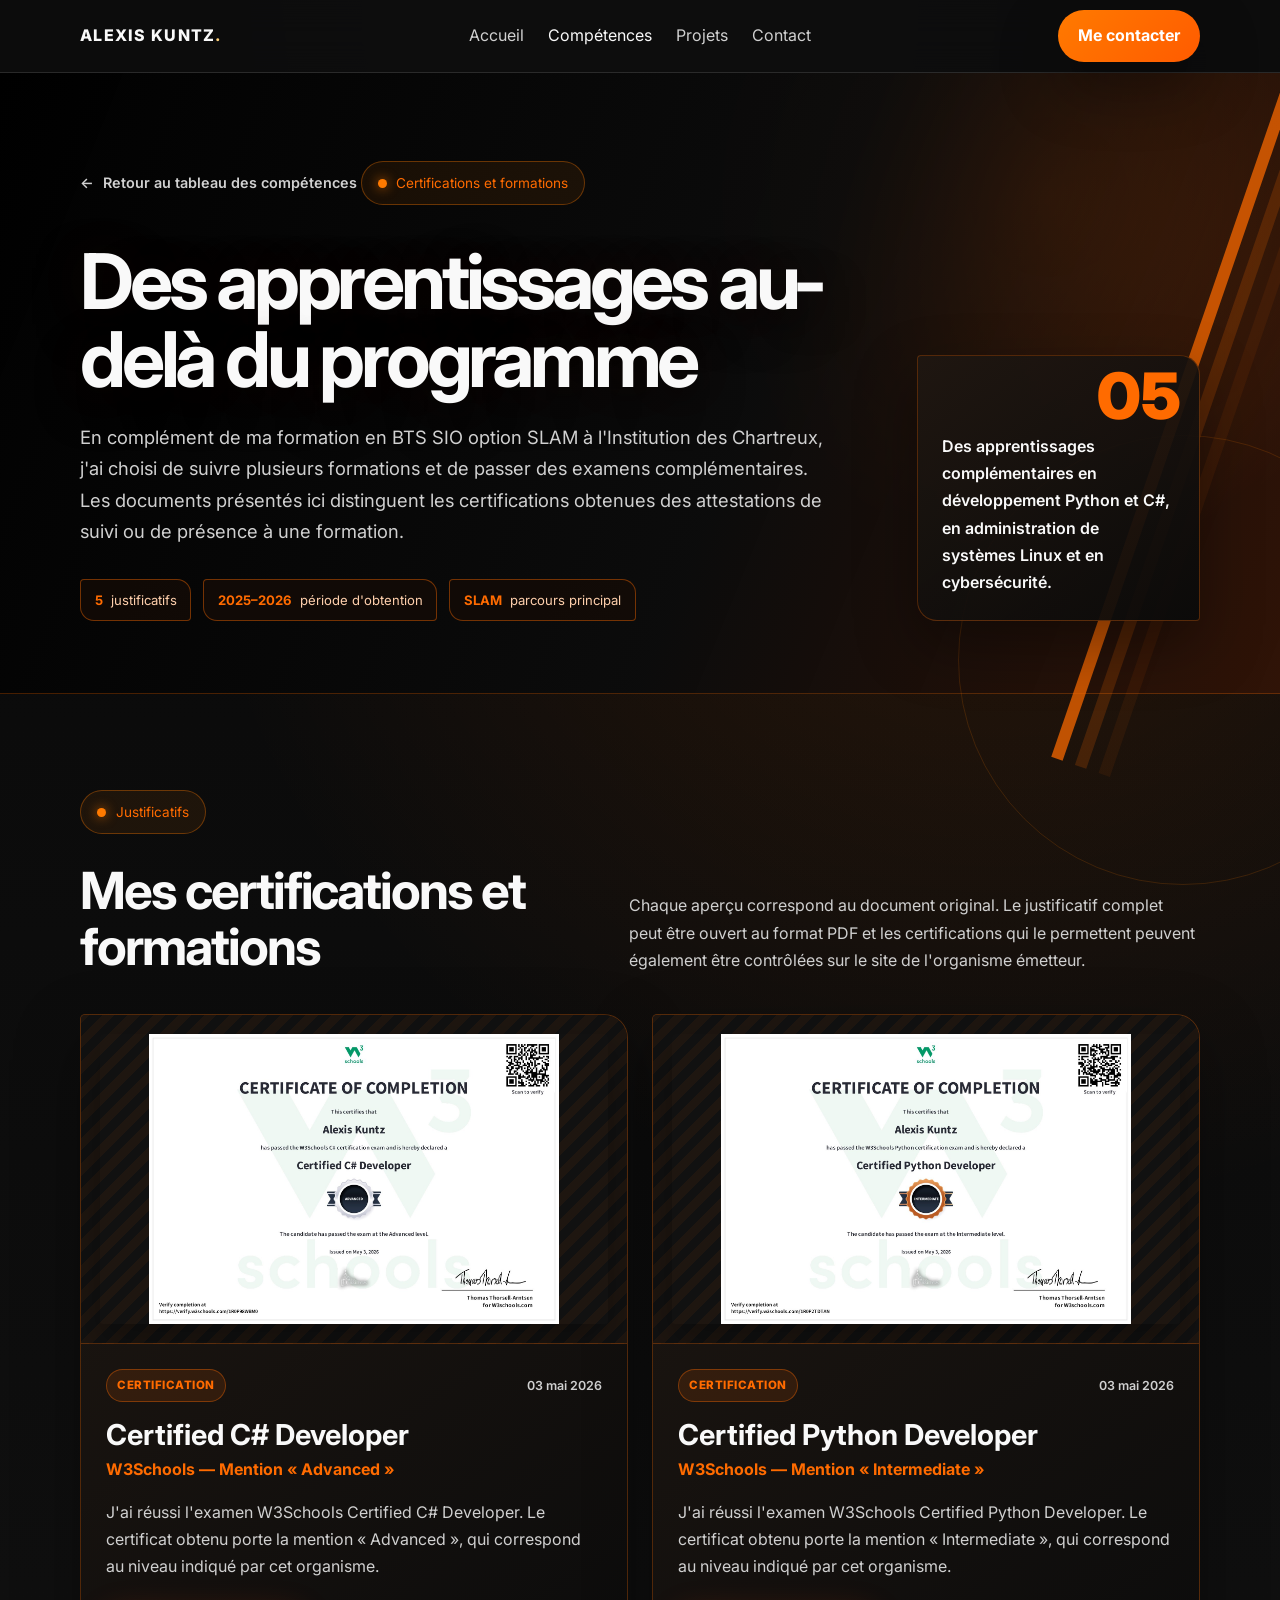
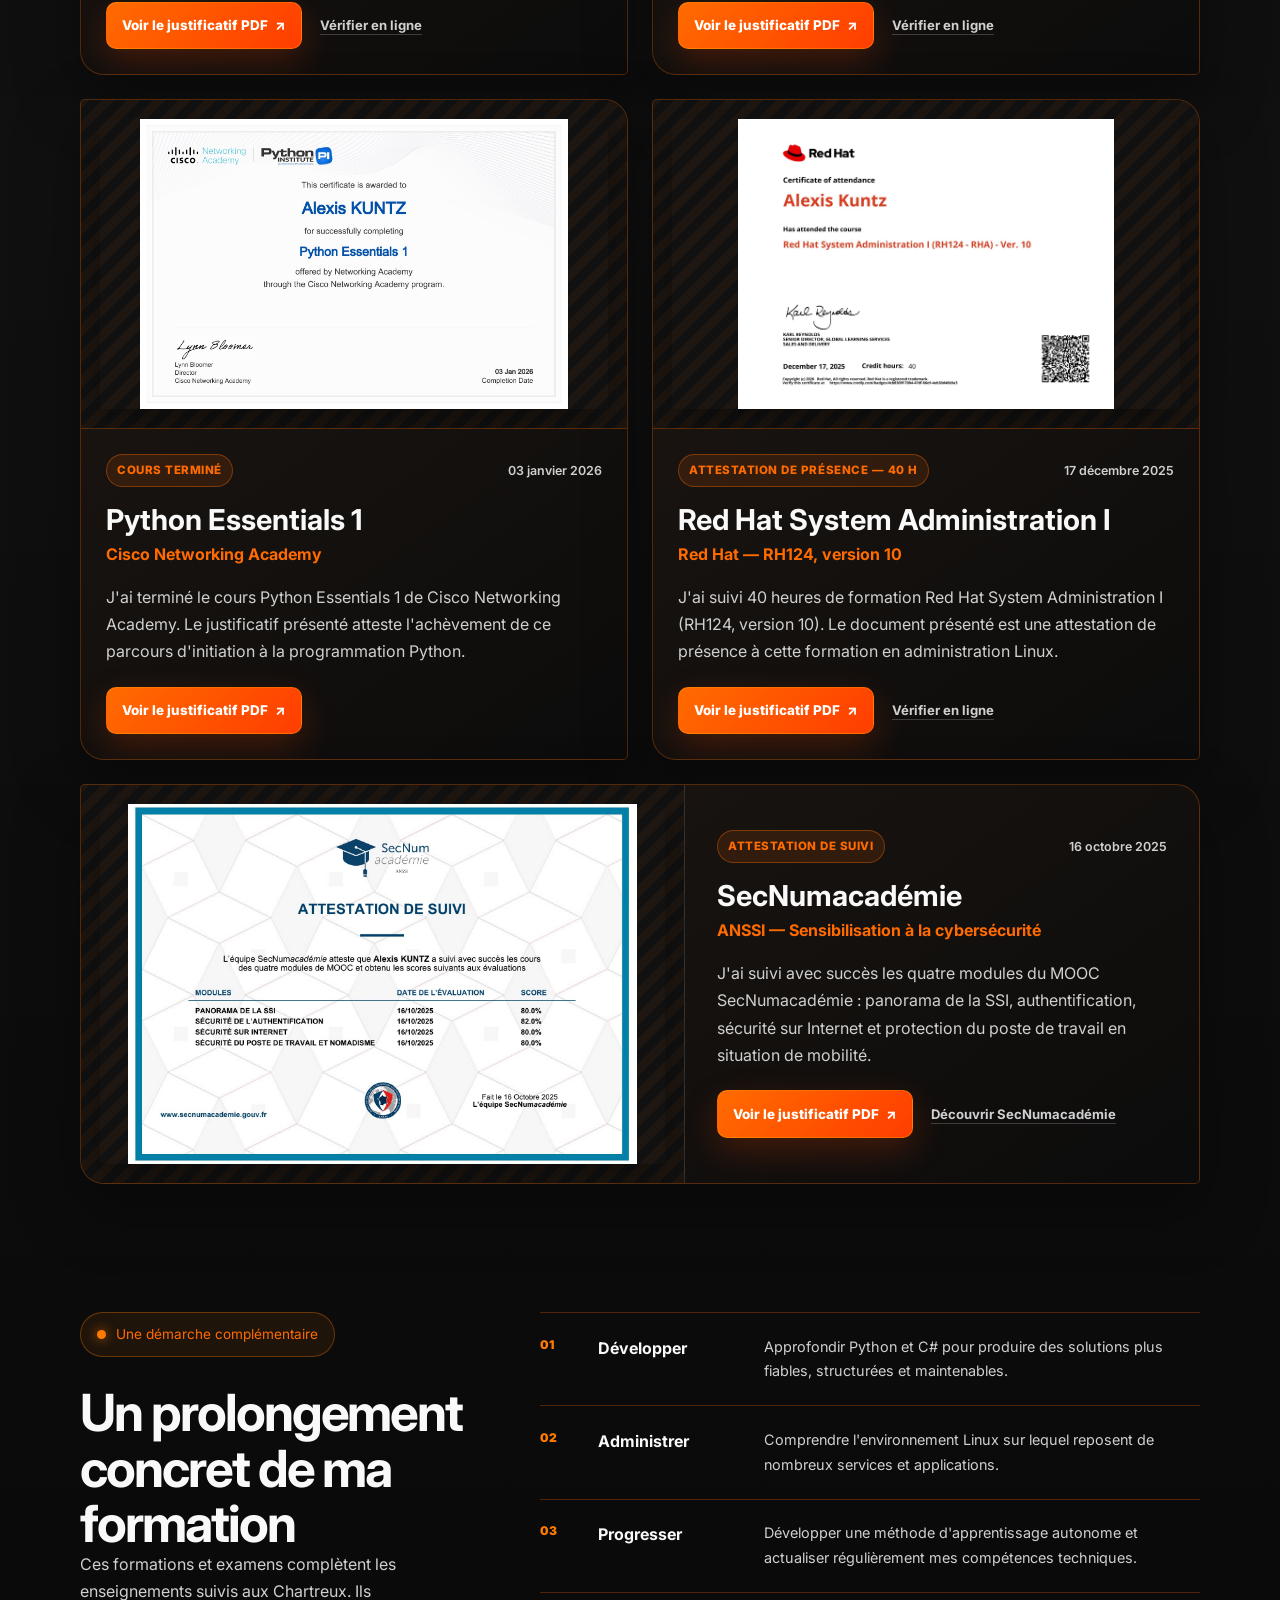
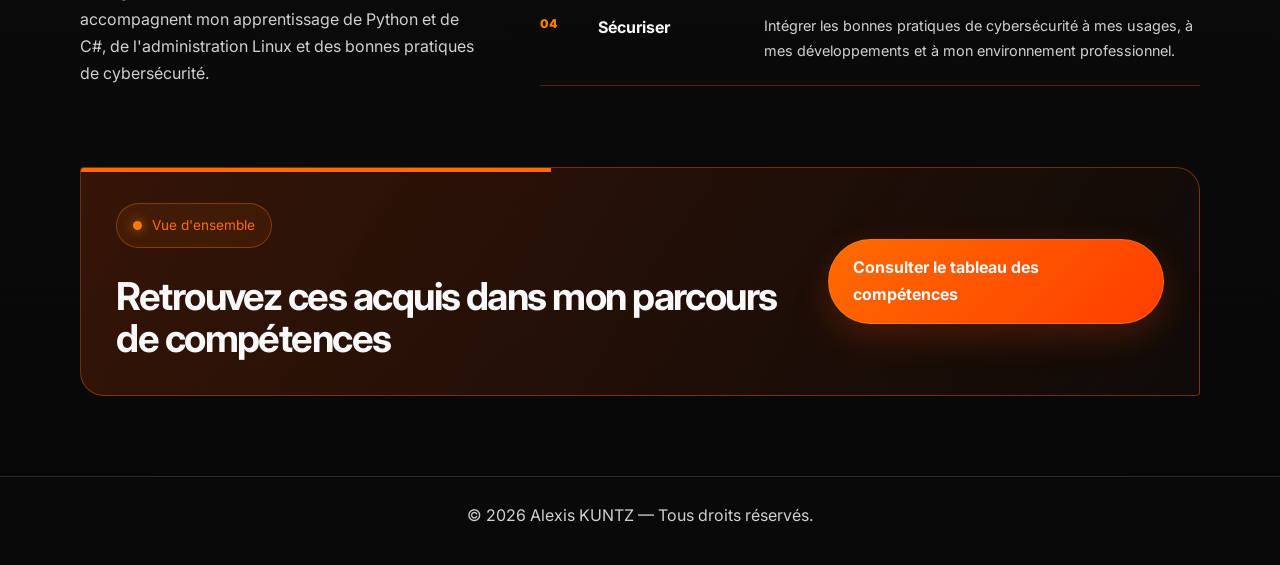
==== commit 62cf269d: "Préciser les certifications et attestations selon les justificatifs" ====
--- a/certifications.html
+++ b/certifications.html
@@ -4,11 +4,11 @@
     <meta charset="UTF-8" />
     <meta name="viewport" content="width=device-width, initial-scale=1.0" />
 
-    <title>Certifications | Alexis KUNTZ</title>
+    <title>Certifications et formations | Alexis KUNTZ</title>
 
     <meta
       name="description"
-      content="Découvrez les certifications obtenues par Alexis KUNTZ en complément de son BTS SIO option SLAM à l'Institution des Chartreux."
+      content="Découvrez les certifications et attestations de formation d’Alexis KUNTZ, étudiant en BTS SIO option SLAM à l’Institution des Chartreux."
     />
 
     <link rel="preconnect" href="https://fonts.googleapis.com" />
@@ -50,16 +50,16 @@
               Retour au tableau des compétences
             </a>
 
-            <div class="eyebrow">Certifications</div>
-
-            <h1>Des compétences validées au-delà du programme</h1>
+            <div class="eyebrow">Certifications et formations</div>
+
+            <h1>Des apprentissages au-delà du programme</h1>
 
             <p>
               En complément de ma formation en BTS SIO option SLAM à
               l'Institution des Chartreux, j'ai choisi de suivre plusieurs
-              parcours certifiants. Ils m'ont permis d'approfondir mes acquis,
-              de découvrir de nouveaux environnements techniques et de valider
-              concrètement les compétences développées au cours de ma formation.
+              formations et de passer des examens complémentaires. Les documents
+              présentés ici distinguent les certifications obtenues des
+              attestations de suivi ou de présence à une formation.
             </p>
 
             <div class="certifications-highlights" aria-label="Informations clés">
@@ -108,7 +108,7 @@
                 alt="Certificat W3Schools Certified C# Developer obtenu par Alexis Kuntz"
                 loading="lazy"
               />
-              <span class="preview-action">Agrandir le diplôme</span>
+              <span class="preview-action">Agrandir le justificatif</span>
             </a>
 
             <div class="certificate-body">
@@ -118,11 +118,11 @@
               </div>
 
               <h3>Certified C# Developer</h3>
-              <p class="certificate-issuer">W3Schools — Niveau avancé</p>
+              <p class="certificate-issuer">W3Schools — Mention « Advanced »</p>
               <p>
-                Cette certification valide ma maîtrise avancée du langage C#,
-                de sa syntaxe et des principes essentiels de la programmation
-                orientée objet.
+                J'ai réussi l'examen W3Schools Certified C# Developer.
+                Le certificat obtenu porte la mention « Advanced »,
+                qui correspond au niveau indiqué par cet organisme.
               </p>
 
               <div class="certificate-actions">
@@ -155,7 +155,7 @@
                 alt="Certificat W3Schools Certified Python Developer obtenu par Alexis Kuntz"
                 loading="lazy"
               />
-              <span class="preview-action">Agrandir le diplôme</span>
+              <span class="preview-action">Agrandir le justificatif</span>
             </a>
 
             <div class="certificate-body">
@@ -165,11 +165,11 @@
               </div>
 
               <h3>Certified Python Developer</h3>
-              <p class="certificate-issuer">W3Schools — Niveau intermédiaire</p>
+              <p class="certificate-issuer">W3Schools — Mention « Intermediate »</p>
               <p>
-                L'examen confirme ma capacité à utiliser Python pour concevoir
-                des programmes structurés, manipuler des données et résoudre des
-                problématiques de développement.
+                J'ai réussi l'examen W3Schools Certified Python Developer.
+                Le certificat obtenu porte la mention « Intermediate »,
+                qui correspond au niveau indiqué par cet organisme.
               </p>
 
               <div class="certificate-actions">
@@ -202,21 +202,21 @@
                 alt="Certificat Cisco Networking Academy Python Essentials 1 obtenu par Alexis Kuntz"
                 loading="lazy"
               />
-              <span class="preview-action">Agrandir le diplôme</span>
+              <span class="preview-action">Agrandir le justificatif</span>
             </a>
 
             <div class="certificate-body">
               <div class="certificate-topline">
-                <span class="certificate-type">Formation certifiante</span>
+                <span class="certificate-type">Cours terminé</span>
                 <time datetime="2026-01-03">03 janvier 2026</time>
               </div>
 
               <h3>Python Essentials 1</h3>
               <p class="certificate-issuer">Cisco Networking Academy</p>
               <p>
-                Ce parcours m'a permis de consolider les fondamentaux de Python :
-                algorithmique, structures de données, fonctions, logique de
-                programmation et bonnes pratiques de développement.
+                J'ai terminé le cours Python Essentials 1 de Cisco Networking
+                Academy. Le justificatif présenté atteste l'achèvement de ce
+                parcours d'initiation à la programmation Python.
               </p>
 
               <div class="certificate-actions">
@@ -243,21 +243,21 @@
                 alt="Attestation Red Hat System Administration I obtenue par Alexis Kuntz"
                 loading="lazy"
               />
-              <span class="preview-action">Agrandir le diplôme</span>
+              <span class="preview-action">Agrandir le justificatif</span>
             </a>
 
             <div class="certificate-body">
               <div class="certificate-topline">
-                <span class="certificate-type">Formation — 40 heures</span>
+                <span class="certificate-type">Attestation de présence — 40 h</span>
                 <time datetime="2025-12-17">17 décembre 2025</time>
               </div>
 
               <h3>Red Hat System Administration I</h3>
               <p class="certificate-issuer">Red Hat — RH124, version 10</p>
               <p>
-                Cette formation pratique m'a initié à l'administration d'un
-                système Linux Red Hat : ligne de commande, gestion des fichiers,
-                utilisateurs, permissions, services et configuration de base.
+                J'ai suivi 40 heures de formation Red Hat System Administration I
+                (RH124, version 10). Le document présenté est une attestation
+                de présence à cette formation en administration Linux.
               </p>
 
               <div class="certificate-actions">
@@ -295,17 +295,16 @@
 
             <div class="certificate-body">
               <div class="certificate-topline">
-                <span class="certificate-type">MOOC certifiant</span>
+                <span class="certificate-type">Attestation de suivi</span>
                 <time datetime="2025-10-16">16 octobre 2025</time>
               </div>
 
               <h3>SecNumacadémie</h3>
               <p class="certificate-issuer">ANSSI — Sensibilisation à la cybersécurité</p>
               <p>
-                La réussite des quatre modules du MOOC valide mes connaissances
-                fondamentales en sécurité des systèmes d'information : panorama
-                de la SSI, authentification, sécurité sur Internet et protection
-                du poste de travail en situation de mobilité.
+                J'ai suivi avec succès les quatre modules du MOOC SecNumacadémie :
+                panorama de la SSI, authentification, sécurité sur Internet et
+                protection du poste de travail en situation de mobilité.
               </p>
 
               <div class="certificate-actions">
@@ -332,10 +331,9 @@
           <div class="eyebrow">Une démarche complémentaire</div>
           <h2 id="training-bridge-title">Un prolongement concret de ma formation</h2>
           <p>
-            Ces certifications ne remplacent pas les enseignements suivis aux
-            Chartreux : elles les complètent. Elles témoignent de ma curiosité,
-            de mon autonomie et de ma volonté de confronter mes connaissances à
-            des référentiels reconnus dans le secteur informatique.
+            Ces formations et examens complètent les enseignements suivis aux
+            Chartreux. Ils accompagnent mon apprentissage de Python et de C#,
+            de l'administration Linux et des bonnes pratiques de cybersécurité.
           </p>
         </div>
 
--- a/styles.css
+++ b/styles.css
@@ -430,7 +430,7 @@
       rgba(10, 10, 11, 0.38),
       rgba(10, 10, 11, 0.58)
     ),
-    url("../image.png");
+    url("assets/ktm.png");
 
   background-size: cover;
 
@@ -569,14 +569,133 @@
 }
 
 
-.project-form {
-  background:
-    linear-gradient(
-      135deg,
-      rgba(255, 122, 0, 0.22),
-      rgba(255, 211, 122, 0.1)
-    );
-}
+.project-form {
+  background:
+    linear-gradient(
+      135deg,
+      rgba(15, 23, 42, 0.98),
+      rgba(30, 41, 59, 0.94)
+    );
+
+  display: grid;
+
+  place-items: center;
+
+  padding: 1rem;
+
+  overflow: hidden;
+}
+
+
+.form-preview-window {
+  width: min(100%, 310px);
+
+  border: 1px solid rgba(255, 255, 255, 0.14);
+
+  border-radius: 12px;
+
+  overflow: hidden;
+
+  background: rgba(17, 24, 39, 0.96);
+
+  box-shadow: 0 16px 35px rgba(0, 0, 0, 0.38);
+
+  transform: rotate(-1.5deg);
+}
+
+
+.form-preview-bar {
+  display: flex;
+
+  gap: 5px;
+
+  padding: 7px 9px;
+
+  background: rgba(255, 255, 255, 0.055);
+}
+
+
+.form-preview-bar span {
+  width: 6px;
+
+  height: 6px;
+
+  border-radius: 50%;
+
+  background: rgba(255, 255, 255, 0.28);
+}
+
+
+.form-preview-bar span:first-child {
+  background: var(--primary);
+}
+
+
+.form-preview-content {
+  display: grid;
+
+  gap: 7px;
+
+  padding: 13px 16px 15px;
+}
+
+
+.form-preview-content small {
+  color: #7c9cff;
+
+  font-size: 0.48rem;
+
+  font-weight: 800;
+
+  letter-spacing: 0.12em;
+}
+
+
+.form-preview-content strong {
+  color: #f8fafc;
+
+  font-size: 0.82rem;
+}
+
+
+.form-preview-fields {
+  display: grid;
+
+  gap: 5px;
+}
+
+
+.form-preview-fields i {
+  display: block;
+
+  height: 14px;
+
+  border: 1px solid rgba(255, 255, 255, 0.12);
+
+  border-radius: 4px;
+
+  background: rgba(255, 255, 255, 0.025);
+}
+
+
+.form-preview-fields i.is-message {
+  height: 25px;
+}
+
+
+.form-preview-content b {
+  justify-self: start;
+
+  padding: 4px 15px;
+
+  border-radius: 999px;
+
+  background: linear-gradient(135deg, #7c9cff, #5f7df6);
+
+  color: white;
+
+  font-size: 0.52rem;
+}
 
 
 .project-app {
@@ -4323,6 +4442,547 @@
     padding: 1.4rem;
   }
 }
+
+
+/* ==============================================================
+   APPLICATION PYTHON RTS — GÉNÉRATEUR EXCEL VERS XML
+   ============================================================== */
+
+.rts-app-page {
+  --rts-orange: #ff6b00;
+  --rts-orange-soft: rgba(255, 107, 0, 0.14);
+  --rts-panel: #111113;
+  --rts-line: rgba(255, 255, 255, 0.12);
+  overflow: hidden;
+  color: #f7f7f7;
+  background: #09090a;
+}
+
+.rts-app-hero {
+  position: relative;
+  min-height: 760px;
+  padding: 150px 0 95px;
+  overflow: hidden;
+  background:
+    radial-gradient(circle at 78% 28%, rgba(255, 107, 0, 0.16), transparent 31%),
+    linear-gradient(135deg, #080808 0%, #11100e 58%, #090909 100%);
+}
+
+.rts-app-hero::after {
+  content: "PY";
+  position: absolute;
+  right: -1.5vw;
+  bottom: -7vw;
+  font-size: clamp(15rem, 29vw, 34rem);
+  font-weight: 900;
+  line-height: 0.8;
+  color: rgba(255, 255, 255, 0.025);
+  pointer-events: none;
+}
+
+.rts-app-hero-grid {
+  position: absolute;
+  inset: 0;
+  opacity: 0.36;
+  background-image:
+    linear-gradient(rgba(255, 107, 0, 0.08) 1px, transparent 1px),
+    linear-gradient(90deg, rgba(255, 107, 0, 0.08) 1px, transparent 1px);
+  background-size: 74px 74px;
+  mask-image: linear-gradient(to bottom, transparent, #000 22%, #000 72%, transparent);
+}
+
+.rts-app-hero-content {
+  position: relative;
+  z-index: 1;
+}
+
+.rts-app-tags {
+  display: flex;
+  flex-wrap: wrap;
+  gap: 10px;
+  margin: 54px 0 22px;
+}
+
+.rts-app-tags span {
+  padding: 9px 15px;
+  border: 1px solid rgba(255, 107, 0, 0.42);
+  border-radius: 3px 13px 3px 13px;
+  color: #ffd2b2;
+  background: rgba(255, 107, 0, 0.07);
+  font-size: 0.76rem;
+  font-weight: 800;
+  letter-spacing: 0.08em;
+  text-transform: uppercase;
+}
+
+.rts-app-hero-layout {
+  display: grid;
+  grid-template-columns: minmax(0, 1.2fr) minmax(330px, 0.8fr);
+  gap: clamp(45px, 7vw, 100px);
+  align-items: center;
+}
+
+.rts-app-kicker,
+.rts-app-card-label {
+  color: var(--rts-orange);
+  font-size: 0.82rem;
+  font-weight: 900;
+  letter-spacing: 0.12em;
+  text-transform: uppercase;
+}
+
+.rts-app-hero h1 {
+  max-width: 820px;
+  margin: 13px 0 24px;
+  font-size: clamp(3.2rem, 6.2vw, 6.9rem);
+  line-height: 0.92;
+  letter-spacing: -0.065em;
+}
+
+.rts-app-hero h1 em {
+  color: var(--rts-orange);
+  font-style: normal;
+}
+
+.rts-app-lead {
+  max-width: 760px;
+  color: #d1d1d5;
+  font-size: clamp(1.05rem, 1.55vw, 1.3rem);
+  line-height: 1.75;
+}
+
+.rts-app-status {
+  display: inline-flex;
+  align-items: center;
+  gap: 11px;
+  margin-top: 30px;
+  padding: 12px 17px;
+  border: 1px solid rgba(255, 107, 0, 0.3);
+  border-radius: 999px;
+  color: #f2f2f2;
+  background: rgba(10, 10, 10, 0.76);
+  font-size: 0.9rem;
+  font-weight: 700;
+}
+
+.rts-app-status span {
+  width: 9px;
+  height: 9px;
+  border-radius: 50%;
+  background: var(--rts-orange);
+  box-shadow: 0 0 0 6px rgba(255, 107, 0, 0.13), 0 0 22px var(--rts-orange);
+}
+
+.rts-app-window {
+  transform: rotate(1.2deg);
+  overflow: hidden;
+  border: 1px solid rgba(255, 107, 0, 0.42);
+  border-radius: 5px 28px 5px 28px;
+  background: #151515;
+  box-shadow: 0 32px 80px rgba(0, 0, 0, 0.52), 18px 18px 0 rgba(255, 107, 0, 0.075);
+}
+
+.rts-app-window-bar {
+  display: flex;
+  align-items: center;
+  gap: 7px;
+  min-height: 48px;
+  padding: 0 18px;
+  border-bottom: 1px solid var(--rts-line);
+  background: #0d0d0e;
+}
+
+.rts-app-window-bar > span {
+  width: 9px;
+  height: 9px;
+  border-radius: 50%;
+  background: #3b3b3d;
+}
+
+.rts-app-window-bar > span:first-child {
+  background: var(--rts-orange);
+}
+
+.rts-app-window-bar strong {
+  margin-left: auto;
+  color: #a8a8ad;
+  font-size: 0.73rem;
+  letter-spacing: 0.08em;
+  text-transform: uppercase;
+}
+
+.rts-app-window-body {
+  display: grid;
+  gap: 14px;
+  padding: 32px;
+}
+
+.rts-app-window-body p {
+  margin-bottom: 6px;
+  font-size: 1.25rem;
+  font-weight: 850;
+}
+
+.rts-app-window-body div {
+  padding: 14px 16px;
+  border: 1px solid var(--rts-line);
+  border-radius: 4px 12px 4px 12px;
+  color: #c7c7ca;
+  background: #0e0e0f;
+}
+
+.rts-app-window-body button {
+  margin-top: 8px;
+  padding: 14px;
+  border: 0;
+  border-radius: 3px 12px 3px 12px;
+  color: #fff;
+  background: linear-gradient(135deg, #ff6b00, #e84900);
+  font: inherit;
+  font-weight: 850;
+}
+
+.rts-app-window-body small {
+  color: #85858b;
+  text-align: center;
+}
+
+.rts-app-facts {
+  display: grid;
+  grid-template-columns: repeat(4, 1fr);
+  border-right: 1px solid var(--rts-line);
+  border-bottom: 1px solid var(--rts-line);
+}
+
+.rts-app-facts article {
+  min-height: 145px;
+  padding: 30px;
+  border-top: 1px solid var(--rts-line);
+  border-left: 1px solid var(--rts-line);
+  background: #0d0d0f;
+}
+
+.rts-app-facts span {
+  display: block;
+  margin-bottom: 18px;
+  color: var(--rts-orange);
+  font-size: 0.72rem;
+  font-weight: 900;
+  letter-spacing: 0.1em;
+  text-transform: uppercase;
+}
+
+.rts-app-facts strong {
+  font-size: 1.02rem;
+  line-height: 1.45;
+}
+
+.rts-app-overview,
+.rts-app-technical {
+  display: grid;
+  grid-template-columns: minmax(0, 1fr) minmax(350px, 0.78fr);
+  gap: clamp(55px, 8vw, 120px);
+  align-items: start;
+  padding-top: 120px;
+  padding-bottom: 120px;
+}
+
+.rts-app-section-copy h2,
+.rts-app-section-heading h2,
+.rts-app-adoption h2,
+.rts-app-cta h2 {
+  margin-top: 12px;
+  font-size: clamp(2.35rem, 4.3vw, 4.8rem);
+  line-height: 1.02;
+  letter-spacing: -0.05em;
+}
+
+.rts-app-section-copy > p,
+.rts-app-adoption p {
+  color: #bdbdc2;
+  font-size: 1.04rem;
+  line-height: 1.85;
+}
+
+.rts-app-section-copy h2 + p {
+  margin-top: 30px;
+}
+
+.rts-app-section-copy > p + p,
+.rts-app-adoption p + p {
+  margin-top: 18px;
+}
+
+.rts-app-impact-card {
+  padding: 32px;
+  border: 1px solid rgba(255, 107, 0, 0.35);
+  border-radius: 4px 24px 4px 24px;
+  background: linear-gradient(145deg, rgba(255, 107, 0, 0.13), #101011 42%);
+}
+
+.rts-app-impact-card > div {
+  padding: 21px 0;
+  border-bottom: 1px solid var(--rts-line);
+}
+
+.rts-app-impact-card > div:last-child {
+  border-bottom: 0;
+  padding-bottom: 0;
+}
+
+.rts-app-impact-card strong {
+  font-size: 1.15rem;
+}
+
+.rts-app-impact-card p {
+  margin-top: 6px;
+  color: #aaaab0;
+  line-height: 1.6;
+}
+
+.rts-app-workflow,
+.rts-app-adoption {
+  padding: 115px 0;
+  border-top: 1px solid var(--rts-line);
+  border-bottom: 1px solid var(--rts-line);
+  background:
+    linear-gradient(110deg, rgba(255, 107, 0, 0.08), transparent 42%),
+    #0d0d0f;
+}
+
+.rts-app-section-heading {
+  max-width: 950px;
+  margin-bottom: 52px;
+}
+
+.rts-app-steps {
+  display: grid;
+  grid-template-columns: repeat(4, 1fr);
+  gap: 14px;
+}
+
+.rts-app-steps article,
+.rts-app-skills-grid article {
+  position: relative;
+  min-height: 265px;
+  padding: 29px;
+  overflow: hidden;
+  border: 1px solid var(--rts-line);
+  border-radius: 3px 18px 3px 18px;
+  background: #111113;
+}
+
+.rts-app-steps article::after {
+  content: "";
+  position: absolute;
+  right: 0;
+  bottom: 0;
+  width: 44%;
+  height: 4px;
+  background: var(--rts-orange);
+}
+
+.rts-app-steps article > span,
+.rts-app-skills-grid article > span {
+  display: grid;
+  place-items: center;
+  width: 45px;
+  height: 45px;
+  margin-bottom: 35px;
+  border: 1px solid rgba(255, 107, 0, 0.45);
+  border-radius: 2px 13px 2px 13px;
+  color: var(--rts-orange);
+  font-weight: 900;
+}
+
+.rts-app-steps h3,
+.rts-app-skills-grid h3 {
+  margin-bottom: 12px;
+  font-size: 1.3rem;
+}
+
+.rts-app-steps p,
+.rts-app-skills-grid p,
+.rts-app-tech-list p {
+  color: #aaaab0;
+  line-height: 1.7;
+}
+
+.rts-app-steps code {
+  color: #ffb985;
+}
+
+.rts-app-tech-list {
+  display: grid;
+  grid-template-columns: repeat(2, 1fr);
+  gap: 12px;
+  margin-top: 34px;
+}
+
+.rts-app-tech-list article {
+  padding: 19px;
+  border-left: 3px solid var(--rts-orange);
+  background: #111113;
+}
+
+.rts-app-tech-list strong {
+  display: block;
+  margin-bottom: 7px;
+}
+
+.rts-app-code-card {
+  overflow: hidden;
+  border: 1px solid rgba(255, 107, 0, 0.34);
+  border-radius: 4px 22px 4px 22px;
+  background: #0c0c0e;
+  box-shadow: 16px 16px 0 rgba(255, 107, 0, 0.055);
+}
+
+.rts-app-code-title {
+  display: flex;
+  justify-content: space-between;
+  gap: 20px;
+  padding: 15px 20px;
+  border-bottom: 1px solid var(--rts-line);
+  color: #99999f;
+  font-size: 0.74rem;
+  letter-spacing: 0.08em;
+  text-transform: uppercase;
+}
+
+.rts-app-code-title span {
+  color: var(--rts-orange);
+  font-weight: 900;
+}
+
+.rts-app-code-card pre {
+  margin: 0;
+  padding: 27px;
+  overflow-x: auto;
+  color: #dddddf;
+  font-size: 0.83rem;
+  line-height: 1.75;
+}
+
+.rts-app-code-card code {
+  font-family: "SFMono-Regular", Consolas, "Liberation Mono", monospace;
+}
+
+.code-keyword {
+  color: #ff7b22;
+}
+
+.code-string {
+  color: #f6c177;
+}
+
+.rts-app-adoption-grid {
+  display: grid;
+  grid-template-columns: 0.85fr 1fr;
+  gap: clamp(50px, 8vw, 120px);
+}
+
+.rts-app-skills {
+  padding-top: 120px;
+  padding-bottom: 90px;
+}
+
+.rts-app-skills-grid {
+  display: grid;
+  grid-template-columns: repeat(2, 1fr);
+  gap: 18px;
+}
+
+.rts-app-skills-grid article {
+  min-height: 245px;
+  border-color: rgba(255, 107, 0, 0.27);
+}
+
+.rts-app-cta {
+  position: relative;
+  display: flex;
+  align-items: center;
+  justify-content: space-between;
+  gap: 35px;
+  margin-bottom: 115px;
+  padding: 48px;
+  overflow: hidden;
+  border: 1px solid rgba(255, 107, 0, 0.38);
+  border-radius: 4px 24px 4px 24px;
+  background: linear-gradient(120deg, rgba(255, 74, 0, 0.18), rgba(18, 12, 8, 0.78));
+}
+
+.rts-app-cta::before {
+  content: "";
+  position: absolute;
+  top: 0;
+  left: 0;
+  width: 42%;
+  height: 4px;
+  background: var(--rts-orange);
+}
+
+.rts-app-cta h2 {
+  max-width: 800px;
+  font-size: clamp(2rem, 3.4vw, 3.8rem);
+}
+
+@media (max-width: 980px) {
+  .rts-app-hero-layout,
+  .rts-app-overview,
+  .rts-app-technical,
+  .rts-app-adoption-grid {
+    grid-template-columns: 1fr;
+  }
+
+  .rts-app-window {
+    max-width: 620px;
+  }
+
+  .rts-app-facts,
+  .rts-app-steps {
+    grid-template-columns: repeat(2, 1fr);
+  }
+}
+
+@media (max-width: 650px) {
+  .rts-app-hero {
+    min-height: auto;
+    padding: 120px 0 75px;
+  }
+
+  .rts-app-hero h1 {
+    font-size: clamp(2.7rem, 14vw, 4.4rem);
+  }
+
+  .rts-app-facts,
+  .rts-app-steps,
+  .rts-app-tech-list,
+  .rts-app-skills-grid {
+    grid-template-columns: 1fr;
+  }
+
+  .rts-app-overview,
+  .rts-app-technical,
+  .rts-app-workflow,
+  .rts-app-adoption,
+  .rts-app-skills {
+    padding-top: 80px;
+    padding-bottom: 80px;
+  }
+
+  .rts-app-window-body,
+  .rts-app-impact-card,
+  .rts-app-code-card pre {
+    padding: 22px;
+  }
+
+  .rts-app-cta {
+    align-items: flex-start;
+    flex-direction: column;
+    padding: 32px;
+  }
+}
 
 
 /* =========================================================
